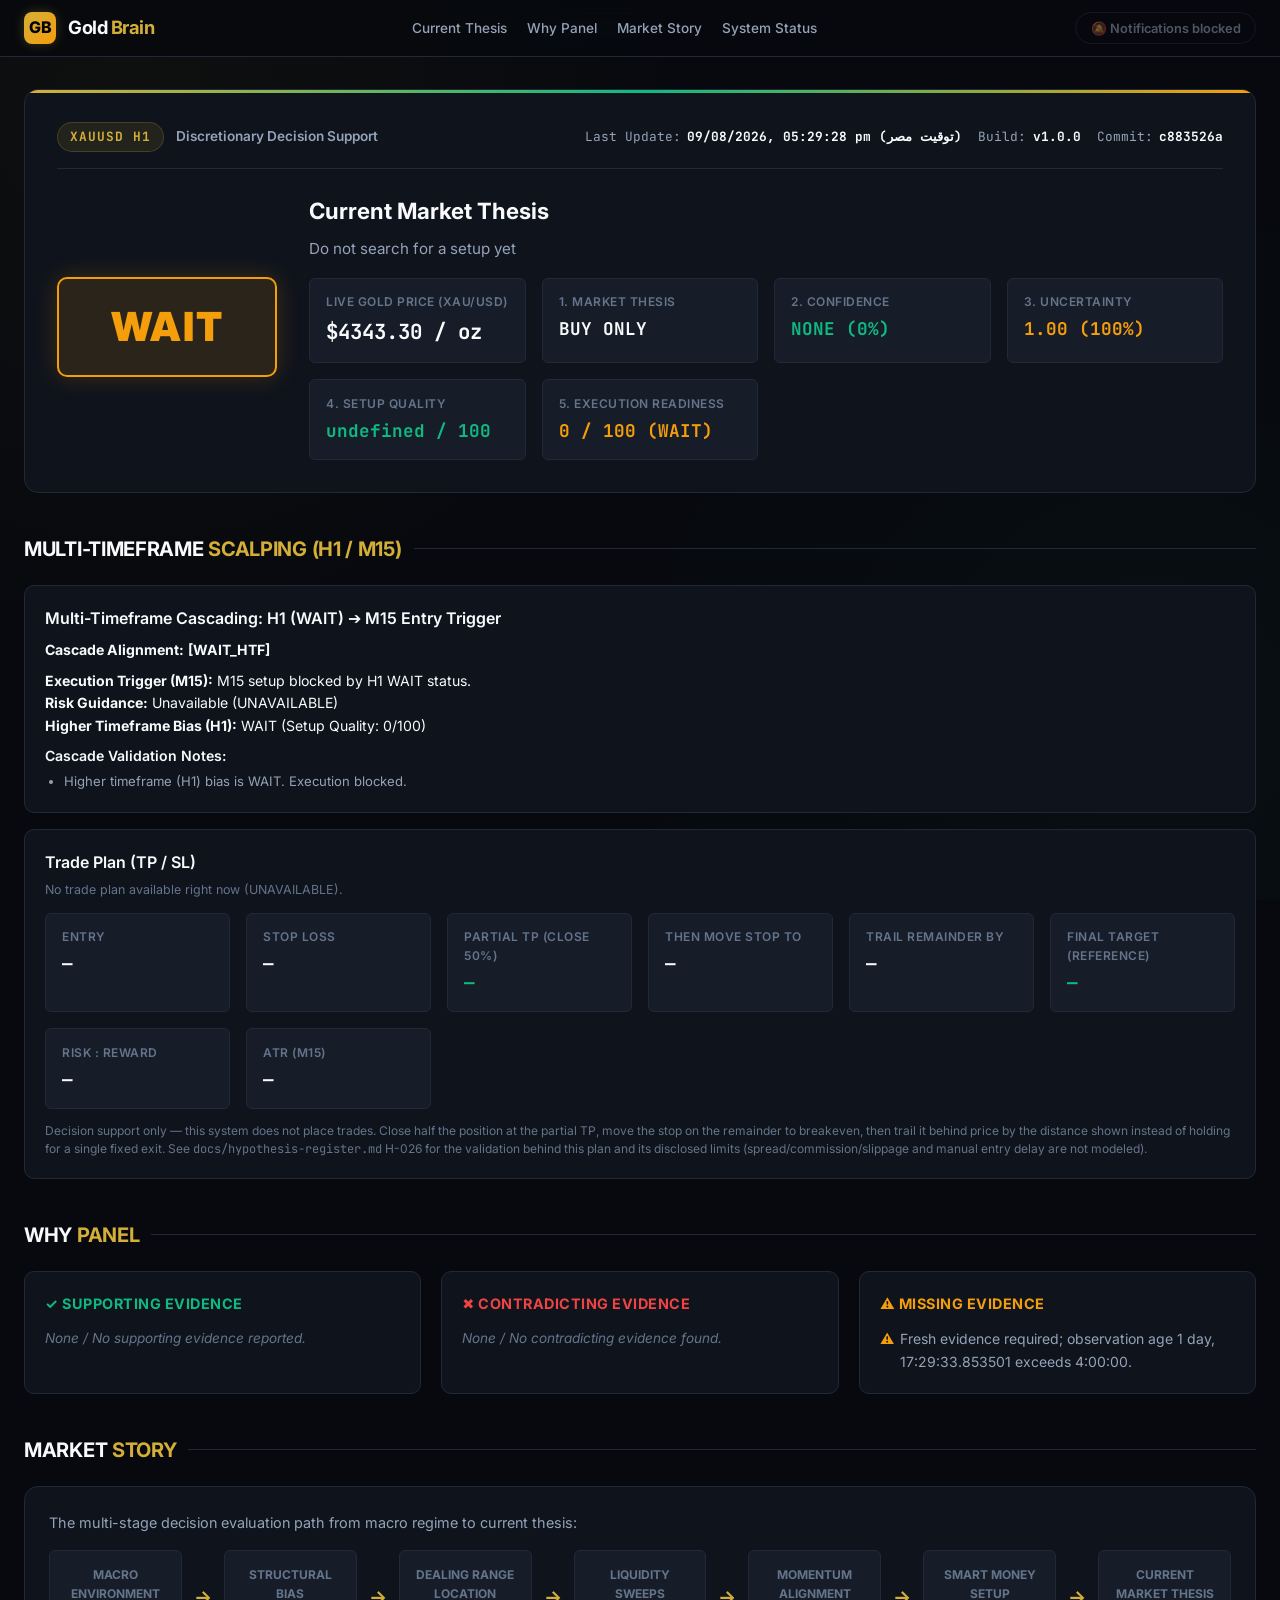
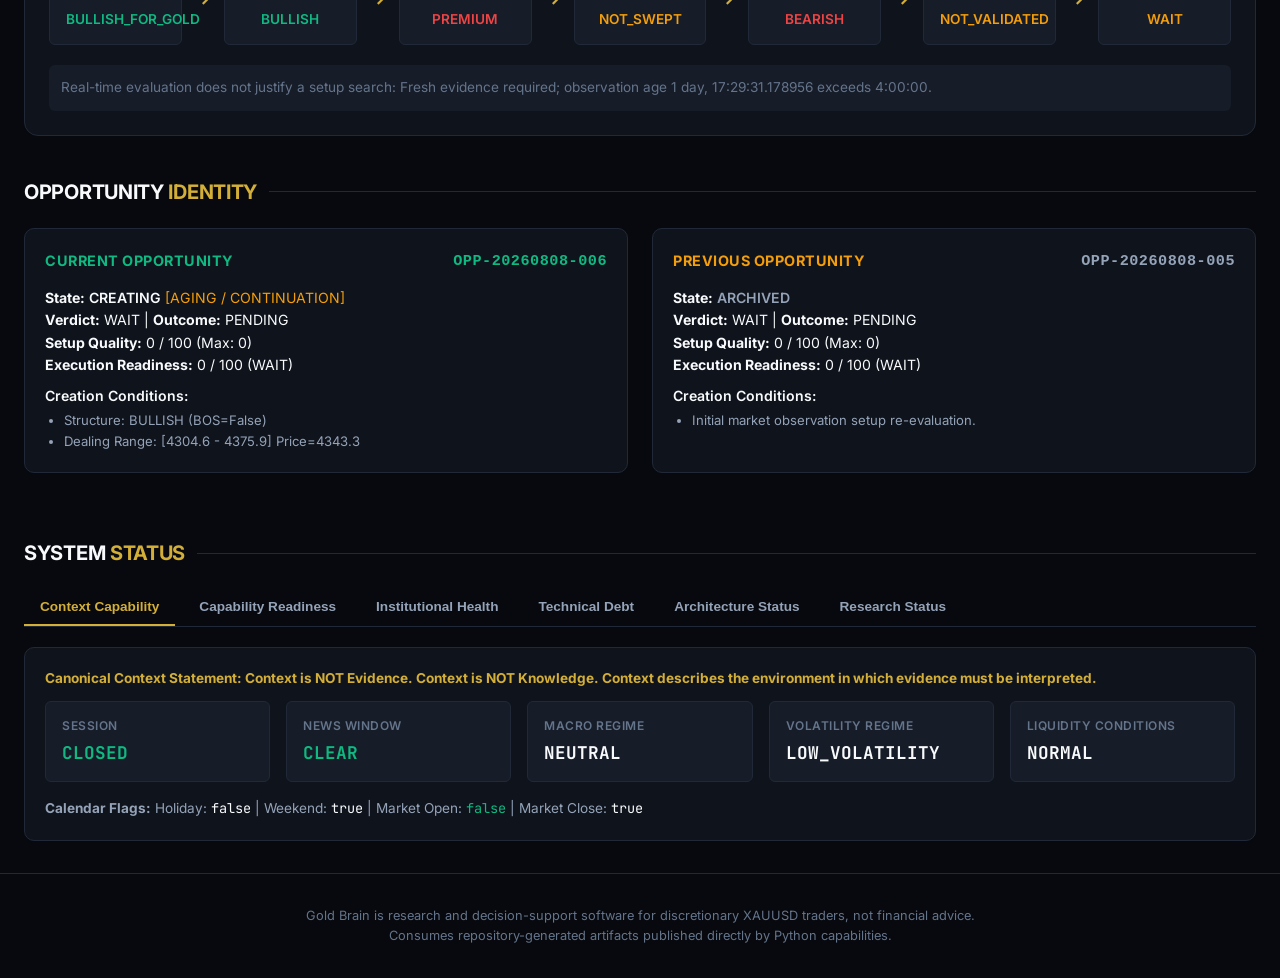
==== docs/index.html @ 4da6cf4b "chore(dashboard): move Trade Plan (TP/SL) section directly under Current Market Thesis Owner correct" ====
<!DOCTYPE html>
<html lang="en">
<head>
  <meta charset="UTF-8">
  <meta name="viewport" content="width=device-width, initial-scale=1.0">
  <title>Gold Brain — Discretionary Gold Trader Decision Intelligence</title>
  <meta name="description" content="Gold Brain institutional decision-intelligence foundation for discretionary XAUUSD traders. Live evaluation thesis, evidence lineage, and capability readiness.">
  <link rel="stylesheet" href="styles.css">
</head>
<body>

  <!-- Navigation Bar -->
  <header class="navbar">
    <div class="nav-content">
      <a href="#" class="brand-box">
        <div class="brand-icon">GB</div>
        <div class="brand-name">Gold <span>Brain</span></div>
      </a>
      <ul class="nav-menu">
        <li><a href="#thesis-section">Current Thesis</a></li>
        <li><a href="#why-section">Why Panel</a></li>
        <li><a href="#story-section">Market Story</a></li>
        <li><a href="#status-section">System Status</a></li>
      </ul>
      <button id="notify-toggle" class="notify-btn" type="button">🔔 Enable Buy Alerts</button>
    </div>
  </header>

  <!-- Main Content Container -->
  <main class="main-wrapper">

    <!-- 1. HOME PAGE: Immediate Answers Hero Card -->
    <section class="thesis-hero" id="thesis-section">
      
      <!-- Meta Indicators Bar -->
      <div class="hero-meta-bar">
        <div style="display: flex; align-items: center; gap: 0.75rem;">
          <span class="symbol-badge">XAUUSD H1</span>
          <span style="font-size: 0.85rem; color: var(--text-sub); font-weight: 600;">Discretionary Decision Support</span>
        </div>
        <div class="meta-indicators">
          <div class="meta-item">Last Update: <strong id="val-last-update">Loading…</strong></div>
          <div class="meta-item">Build: <strong id="val-build-version">Loading…</strong></div>
          <div class="meta-item">Commit: <strong id="val-commit-sha">Loading…</strong></div>
        </div>
      </div>

      <!-- Main Thesis Display -->
      <div class="thesis-display-box">
        <div class="thesis-badge-large thesis-WAIT" id="thesis-badge">
          WAIT
        </div>
        <div class="thesis-info-details">
          <div class="thesis-title-text">Current Market Thesis</div>
          <div class="thesis-sub-meaning" id="thesis-meaning">Loading institutional evaluation decision…</div>

          <!-- Key Metrics Grid -->
          <div class="metrics-row">
            <div class="metric-card">
              <div class="metric-label">Live Gold Price (XAU/USD)</div>
              <div class="metric-val" id="val-gold-price" style="color: var(--gold); font-size: 1.3rem;">Loading…</div>
            </div>
            <div class="metric-card">
              <div class="metric-label">1. Market Thesis</div>
              <div class="metric-val" id="val-thesis-summary">BUY ONLY</div>
            </div>
            <div class="metric-card">
              <div class="metric-label">2. Confidence</div>
              <div class="metric-val" id="val-confidence" style="color: var(--emerald-buy);">Loading…</div>
            </div>
            <div class="metric-card">
              <div class="metric-label">3. Uncertainty</div>
              <div class="metric-val" id="val-uncertainty" style="color: var(--amber-wait);">Loading…</div>
            </div>
            <div class="metric-card">
              <div class="metric-label">4. Setup Quality</div>
              <div class="metric-val" id="val-setup-quality" style="color: var(--emerald-buy);">Loading…</div>
            </div>
            <div class="metric-card">
              <div class="metric-label">5. Execution Readiness</div>
              <div class="metric-val" id="val-execution-readiness" style="color: var(--amber-wait);">Loading…</div>
            </div>
          </div>
        </div>
      </div>
    </section>

    <!-- 2B. MULTI-TIMEFRAME SCALPING ENGINE (incl. Trade Plan TP/SL) -->
    <section id="mtf-section">
      <div class="section-title-box">
        <h2 class="section-h2">MULTI-TIMEFRAME <span>SCALPING (H1 / M15)</span></h2>
        <div class="section-line"></div>
      </div>

      <div class="evidence-box" id="mtf-summary-box">
        <div style="font-size: 1rem; font-weight: 600; color: var(--gold); margin-bottom: 0.5rem;" id="mtf-title">
          Multi-Timeframe Cascading: H1 Bias ➔ M15 Trigger
        </div>
        <div id="mtf-body" style="font-size: 0.88rem; line-height: 1.6; color: var(--text-main);">
          Loading multi-timeframe scalping thesis…
        </div>
      </div>

      <!-- Trade Plan: entry / stop / partial TP / breakeven / trailing / final target -->
      <div class="evidence-box" id="trade-plan-box" style="margin-top: 1rem;">
        <div style="font-size: 1rem; font-weight: 600; color: var(--gold); margin-bottom: 0.25rem;">
          Trade Plan (TP / SL)
        </div>
        <div style="font-size: 0.78rem; color: var(--text-muted); margin-bottom: 0.8rem;" id="trade-plan-status">
          Loading risk guidance…
        </div>
        <div class="metrics-row" id="trade-plan-grid">
          <div class="metric-card">
            <div class="metric-label">Entry</div>
            <div class="metric-val" id="tp-entry">—</div>
          </div>
          <div class="metric-card">
            <div class="metric-label">Stop Loss</div>
            <div class="metric-val" id="tp-stop" style="color: var(--crimson-sell);">—</div>
          </div>
          <div class="metric-card">
            <div class="metric-label">Partial TP (close 50%)</div>
            <div class="metric-val" id="tp-partial" style="color: var(--emerald-buy);">—</div>
          </div>
          <div class="metric-card">
            <div class="metric-label">Then Move Stop To</div>
            <div class="metric-val" id="tp-breakeven">—</div>
          </div>
          <div class="metric-card">
            <div class="metric-label">Trail Remainder By</div>
            <div class="metric-val" id="tp-trail">—</div>
          </div>
          <div class="metric-card">
            <div class="metric-label">Final Target (reference)</div>
            <div class="metric-val" id="tp-final" style="color: var(--emerald-buy);">—</div>
          </div>
          <div class="metric-card">
            <div class="metric-label">Risk : Reward</div>
            <div class="metric-val" id="tp-rr">—</div>
          </div>
          <div class="metric-card">
            <div class="metric-label">ATR (M15)</div>
            <div class="metric-val" id="tp-atr">—</div>
          </div>
        </div>
        <div style="font-size: 0.75rem; color: var(--text-muted); margin-top: 0.8rem; line-height: 1.5;">
          Decision support only — this system does not place trades. Close half the position at the
          partial TP, move the stop on the remainder to breakeven, then trail it behind price by the
          distance shown instead of holding for a single fixed exit. See
          <span style="font-family: var(--font-mono);">docs/hypothesis-register.md</span> H-026 for the
          validation behind this plan and its disclosed limits (spread/commission/slippage and manual
          entry delay are not modeled).
        </div>
      </div>
    </section>

    <!-- 2C. WHY PANEL -->
    <section id="why-section">
      <div class="section-title-box">
        <h2 class="section-h2">WHY <span>PANEL</span></h2>
        <div class="section-line"></div>
      </div>

      <div class="why-grid">
        <!-- Supporting Evidence -->
        <div class="evidence-box">
          <div class="evidence-title supporting">✓ Supporting Evidence</div>
          <ul class="evidence-ul supporting" id="supporting-evidence">
            <li>Loading supporting evidence items…</li>
          </ul>
        </div>

        <!-- Contradicting Evidence -->
        <div class="evidence-box">
          <div class="evidence-title contradicting">✖ Contradicting Evidence</div>
          <ul class="evidence-ul contradicting" id="contradicting-evidence">
            <li>Loading contradicting evidence items…</li>
          </ul>
        </div>

        <!-- Missing Evidence -->
        <div class="evidence-box">
          <div class="evidence-title missing">⚠ Missing Evidence</div>
          <ul class="evidence-ul missing" id="missing-evidence">
            <li>Loading missing evidence items…</li>
          </ul>
        </div>
      </div>
    </section>

    <!-- 3. MARKET STORY -->
    <section id="story-section">
      <div class="section-title-box">
        <h2 class="section-h2">MARKET <span>STORY</span></h2>
        <div class="section-line"></div>
      </div>

      <div class="story-card">
        <p style="color: var(--text-sub); font-size: 0.9rem; margin-bottom: 0.5rem;">
          The multi-stage decision evaluation path from macro regime to current thesis:
        </p>
        <div id="market-story-pipeline">
          <!-- Rendered by app.js -->
        </div>
      </div>
    </section>

    <!-- 3B. OPPORTUNITY IDENTITY ENGINE -->
    <section id="opportunity-section">
      <div class="section-title-box">
        <h2 class="section-h2">OPPORTUNITY <span>IDENTITY</span></h2>
        <div class="section-line"></div>
      </div>

      <div style="display: grid; grid-template-columns: repeat(auto-fit, minmax(320px, 1fr)); gap: 1.5rem; margin-bottom: 1.5rem;">
        <!-- Current Opportunity Card -->
        <div class="evidence-box">
          <div class="evidence-title supporting" style="display: flex; justify-content: space-between; align-items: center;">
            <span>Current Opportunity</span>
            <span id="opp-curr-id" style="font-family: monospace; color: var(--gold); font-size: 0.95rem;">Loading…</span>
          </div>
          <div style="font-size: 0.88rem; line-height: 1.6; color: var(--text-main); margin-top: 0.8rem;" id="opp-curr-body">
            <!-- Rendered by app.js -->
            Loading current opportunity details…
          </div>
        </div>

        <!-- Previous Opportunity Card -->
        <div class="evidence-box">
          <div class="evidence-title missing" style="display: flex; justify-content: space-between; align-items: center;">
            <span>Previous Opportunity</span>
            <span id="opp-prev-id" style="font-family: monospace; color: var(--text-sub); font-size: 0.95rem;">Loading…</span>
          </div>
          <div style="font-size: 0.88rem; line-height: 1.6; color: var(--text-main); margin-top: 0.8rem;" id="opp-prev-body">
            <!-- Rendered by app.js -->
            Loading previous opportunity details…
          </div>
        </div>
      </div>
    </section>

    <!-- 4. SYSTEM STATUS -->
    <section id="status-section">
      <div class="section-title-box">
        <h2 class="section-h2">SYSTEM <span>STATUS</span></h2>
        <div class="section-line"></div>
      </div>

      <div class="status-tabs">
        <button class="tab-btn active" data-tab="context">Context Capability</button>
        <button class="tab-btn" data-tab="readiness">Capability Readiness</button>
        <button class="tab-btn" data-tab="health">Institutional Health</button>
        <button class="tab-btn" data-tab="debt">Technical Debt</button>
        <button class="tab-btn" data-tab="architecture">Architecture Status</button>
        <button class="tab-btn" data-tab="research">Research Status</button>
      </div>

      <!-- Tab 0: Context Capability -->
      <div class="tab-content active" id="tab-context">
        <div class="evidence-box" id="context-summary-box">
          <!-- Rendered by app.js -->
        </div>
      </div>

      <!-- Tab 1: Capability Readiness -->
      <div class="tab-content" id="tab-readiness">
        <div class="evidence-box">
          <div id="readiness-scope-box" style="margin-bottom: 1rem; padding: 0.75rem 1rem; background: var(--bg-card); border: 1px solid var(--border-color); border-radius: 6px; font-size: 0.82rem; color: var(--text-sub);">
            <!-- Rendered by app.js -->
          </div>
          <table class="data-table">
            <thead>
              <tr>
                <th>Capability</th>
                <th>Score & Milestone</th>
                <th>Assessment Reason</th>
              </tr>
            </thead>
            <tbody id="readiness-table-body">
              <!-- Rendered by app.js -->
            </tbody>
          </table>
        </div>
      </div>

      <!-- Tab 2: Institutional Health -->
      <div class="tab-content" id="tab-health">
        <div class="evidence-box" id="health-summary-box">
          <!-- Rendered by app.js -->
        </div>
      </div>

      <!-- Tab 3: Technical Debt -->
      <div class="tab-content" id="tab-debt">
        <div class="evidence-box">
          <table class="data-table">
            <thead>
              <tr>
                <th>ID</th>
                <th>Priority</th>
                <th>Reason</th>
                <th>Impact</th>
                <th>Owner</th>
                <th>Est. Cost</th>
              </tr>
            </thead>
            <tbody id="debt-table-body">
              <!-- Rendered by app.js -->
            </tbody>
          </table>
        </div>
      </div>

      <!-- Tab 4: Architecture Status -->
      <div class="tab-content" id="tab-architecture">
        <div class="evidence-box">
          <div style="margin-bottom: 1rem;">
            <strong style="color: var(--amber-wait);">Phase 0 Status:</strong> 
            <span>Governance Consolidation & Readiness Restructuring (Feature development frozen)</span>
          </div>
          <div class="metrics-row" style="margin-bottom: 1rem;">
            <div class="metric-card">
              <div class="metric-label">Monorepo Packages</div>
              <div class="metric-val">5 Packages</div>
            </div>
            <div class="metric-card">
              <div class="metric-label">Capabilities</div>
              <div class="metric-val">10 Defined</div>
            </div>
            <div class="metric-card">
              <div class="metric-label">Constitutions</div>
              <div class="metric-val">10 Bounded</div>
            </div>
            <div class="metric-card">
              <div class="metric-label">ADR Records</div>
              <div class="metric-val">4 Governed</div>
            </div>
          </div>
          <p style="color: var(--text-sub); font-size: 0.85rem;">
            Exit evidence required: All 10 Institutional Quality Gate reviews approved, no P0 ownership ambiguity, synchronized architecture/docs/tests.
          </p>
        </div>
      </div>

      <!-- Tab 5: Research Status -->
      <div class="tab-content" id="tab-research">
        <div class="evidence-box">
          <table class="data-table">
            <thead>
              <tr>
                <th>ID</th>
                <th>Hypothesis Statement</th>
                <th>Status</th>
                <th>Implementation Notes</th>
              </tr>
            </thead>
            <tbody id="hyp-table-body">
              <!-- Rendered by app.js -->
            </tbody>
          </table>
        </div>
      </div>

    </section>

  </main>

  <!-- Footer -->
  <footer class="footer">
    <p>
      Gold Brain is research and decision-support software for discretionary XAUUSD traders, not financial advice.<br>
      Consumes repository-generated artifacts published directly by Python capabilities.
    </p>
  </footer>

  <script src="app.js"></script>
</body>
</html>
---- docs/styles.css ----
/* ==========================================================================
   Gold Brain — First User Experience Sprint Design System & CSS
   ========================================================================== */

@import url('https://fonts.googleapis.com/css2?family=Inter:wght@300;400;500;600;700;800&family=JetBrains+Mono:wght@400;500;600&display=swap');

:root {
  /* Colors */
  --bg-dark: #07090E;
  --bg-card: #0F131C;
  --bg-card-alt: #161C28;
  --border-color: #212938;
  --border-highlight: #2E384D;
  
  --gold-primary: #D4AF37;
  --gold-bright: #FFD700;
  --gold-glow: rgba(212, 175, 55, 0.25);
  
  --emerald-buy: #10B981;
  --emerald-glow: rgba(16, 185, 129, 0.2);
  --rose-sell: #EF4444;
  --rose-glow: rgba(239, 68, 68, 0.2);
  --amber-wait: #F59E0B;
  --amber-glow: rgba(245, 158, 11, 0.2);
  --slate-no-opinion: #64748B;
  
  --text-main: #F8FAFC;
  --text-sub: #94A3B8;
  --text-muted: #64748B;
  
  --font-sans: 'Inter', system-ui, -apple-system, sans-serif;
  --font-mono: 'JetBrains Mono', monospace;
  
  --radius-lg: 14px;
  --radius-md: 10px;
  --radius-sm: 6px;
}

* {
  box-sizing: border-box;
  margin: 0;
  padding: 0;
}

body {
  background-color: var(--bg-dark);
  color: var(--text-main);
  font-family: var(--font-sans);
  font-size: 14px;
  line-height: 1.6;
  min-height: 100vh;
  background-image: 
    radial-gradient(circle at 10% 10%, rgba(212, 175, 55, 0.04) 0%, transparent 40%),
    radial-gradient(circle at 90% 80%, rgba(16, 185, 129, 0.03) 0%, transparent 40%);
  background-attachment: fixed;
}

/* Header & Meta Navbar */
.navbar {
  background: rgba(7, 9, 14, 0.9);
  backdrop-filter: blur(12px);
  border-bottom: 1px solid var(--border-color);
  position: sticky;
  top: 0;
  z-index: 100;
  padding: 0.75rem 1.5rem;
}

.nav-content {
  max-width: 1280px;
  margin: 0 auto;
  display: flex;
  justify-content: space-between;
  align-items: center;
}

.brand-box {
  display: flex;
  align-items: center;
  gap: 0.75rem;
  text-decoration: none;
  color: var(--text-main);
}

.brand-icon {
  width: 32px;
  height: 32px;
  background: linear-gradient(135deg, var(--gold-primary), var(--amber-wait));
  border-radius: 8px;
  display: flex;
  align-items: center;
  justify-content: center;
  font-weight: 800;
  font-size: 1rem;
  color: #000;
  box-shadow: 0 0 12px var(--gold-glow);
}

.brand-name {
  font-size: 1.15rem;
  font-weight: 700;
  letter-spacing: -0.5px;
}

.brand-name span {
  color: var(--gold-primary);
}

.nav-menu {
  display: flex;
  gap: 1.25rem;
  list-style: none;
}

.nav-menu a {
  color: var(--text-sub);
  text-decoration: none;
  font-size: 0.85rem;
  font-weight: 500;
  transition: color 0.2s;
}

.nav-menu a:hover {
  color: var(--gold-primary);
}

.notify-btn {
  background: transparent;
  border: 1px solid var(--border-color);
  color: var(--text-sub);
  font-size: 0.8rem;
  font-weight: 600;
  font-family: inherit;
  padding: 0.45rem 0.9rem;
  border-radius: 20px;
  cursor: pointer;
  white-space: nowrap;
  transition: color 0.2s, border-color 0.2s, background 0.2s;
}

.notify-btn:hover:not(:disabled) {
  color: var(--gold-primary);
  border-color: var(--gold-primary);
}

.notify-btn.notify-on {
  color: var(--emerald-buy);
  border-color: var(--emerald-buy);
  background: rgba(16, 185, 129, 0.1);
}

.notify-btn:disabled {
  opacity: 0.5;
  cursor: not-allowed;
}

/* Page Layout */
.main-wrapper {
  max-width: 1280px;
  margin: 0 auto;
  padding: 2rem 1.5rem;
  display: flex;
  flex-direction: column;
  gap: 2.5rem;
}

/* Home Page Header / Immediate Answer Card */
.thesis-hero {
  background: var(--bg-card);
  border: 1px solid var(--border-color);
  border-radius: var(--radius-lg);
  padding: 2rem;
  display: flex;
  flex-direction: column;
  gap: 1.5rem;
  position: relative;
  overflow: hidden;
}

.thesis-hero::before {
  content: '';
  position: absolute;
  top: 0; left: 0; right: 0;
  height: 3px;
  background: linear-gradient(90deg, var(--gold-primary), var(--emerald-buy), var(--amber-wait));
}

.hero-meta-bar {
  display: flex;
  justify-content: space-between;
  align-items: center;
  flex-wrap: wrap;
  gap: 1rem;
  padding-bottom: 1rem;
  border-bottom: 1px solid var(--border-color);
}

.symbol-badge {
  font-size: 0.8rem;
  font-weight: 700;
  font-family: var(--font-mono);
  color: var(--gold-primary);
  background: rgba(212, 175, 55, 0.1);
  border: 1px solid rgba(212, 175, 55, 0.2);
  padding: 0.25rem 0.75rem;
  border-radius: 20px;
  letter-spacing: 1px;
}

.meta-indicators {
  display: flex;
  gap: 1rem;
  flex-wrap: wrap;
  font-size: 0.8rem;
  color: var(--text-sub);
  font-family: var(--font-mono);
}

.meta-item {
  display: flex;
  align-items: center;
  gap: 0.4rem;
}

.meta-item strong {
  color: var(--text-main);
}

/* Market Thesis Main Badge */
.thesis-display-box {
  display: flex;
  align-items: center;
  gap: 2rem;
  flex-wrap: wrap;
}

.thesis-badge-large {
  font-size: 2.5rem;
  font-weight: 900;
  letter-spacing: 2px;
  padding: 1rem 2rem;
  border-radius: var(--radius-md);
  text-align: center;
  min-width: 220px;
  border: 2px solid transparent;
  box-shadow: 0 0 30px rgba(0,0,0,0.5);
}

.thesis-BUY-ONLY {
  background: rgba(16, 185, 129, 0.12);
  border-color: var(--emerald-buy);
  color: var(--emerald-buy);
  box-shadow: 0 0 25px var(--emerald-glow);
}

.thesis-SELL-ONLY {
  background: rgba(239, 68, 68, 0.12);
  border-color: var(--rose-sell);
  color: var(--rose-sell);
  box-shadow: 0 0 25px var(--rose-glow);
}

.thesis-WAIT {
  background: rgba(245, 158, 11, 0.12);
  border-color: var(--amber-wait);
  color: var(--amber-wait);
  box-shadow: 0 0 25px var(--amber-glow);
}

.thesis-NO-OPINION {
  background: rgba(100, 116, 139, 0.12);
  border-color: var(--slate-no-opinion);
  color: var(--slate-no-opinion);
}

.thesis-info-details {
  flex: 1;
  min-width: 280px;
}

.thesis-title-text {
  font-size: 1.4rem;
  font-weight: 700;
  margin-bottom: 0.5rem;
}

.thesis-sub-meaning {
  font-size: 0.95rem;
  color: var(--text-sub);
  margin-bottom: 1rem;
}

/* Key Metrics Grid */
.metrics-row {
  display: grid;
  grid-template-columns: repeat(auto-fit, minmax(180px, 1fr));
  gap: 1rem;
  margin-top: 0.5rem;
}

.metric-card {
  background: var(--bg-card-alt);
  border: 1px solid var(--border-color);
  padding: 0.85rem 1rem;
  border-radius: var(--radius-sm);
}

.metric-label {
  font-size: 0.75rem;
  text-transform: uppercase;
  letter-spacing: 0.5px;
  color: var(--text-muted);
  font-weight: 600;
  margin-bottom: 0.25rem;
}

.metric-val {
  font-size: 1.1rem;
  font-weight: 700;
  font-family: var(--font-mono);
  color: var(--text-main);
}

/* Section Header */
.section-title-box {
  display: flex;
  align-items: center;
  gap: 0.75rem;
  margin-bottom: 1.25rem;
}

.section-h2 {
  font-size: 1.25rem;
  font-weight: 700;
  color: var(--text-main);
  letter-spacing: -0.3px;
}

.section-h2 span {
  color: var(--gold-primary);
}

.section-line {
  flex: 1;
  height: 1px;
  background: var(--border-color);
}

/* Why Panel Section */
.why-grid {
  display: grid;
  grid-template-columns: repeat(auto-fit, minmax(320px, 1fr));
  gap: 1.25rem;
}

.evidence-box {
  background: var(--bg-card);
  border: 1px solid var(--border-color);
  border-radius: var(--radius-md);
  padding: 1.25rem;
}

.evidence-title {
  font-size: 0.9rem;
  font-weight: 700;
  text-transform: uppercase;
  letter-spacing: 0.5px;
  margin-bottom: 0.85rem;
  display: flex;
  align-items: center;
  gap: 0.5rem;
}

.evidence-title.supporting { color: var(--emerald-buy); }
.evidence-title.contradicting { color: var(--rose-sell); }
.evidence-title.missing { color: var(--amber-wait); }

.evidence-ul {
  list-style: none;
  display: flex;
  flex-direction: column;
  gap: 0.6rem;
}

.evidence-ul li {
  position: relative;
  padding-left: 1.25rem;
  font-size: 0.875rem;
  color: var(--text-sub);
}

.evidence-ul.supporting li::before {
  content: "✓";
  position: absolute;
  left: 0;
  color: var(--emerald-buy);
  font-weight: bold;
}

.evidence-ul.contradicting li::before {
  content: "✖";
  position: absolute;
  left: 0;
  color: var(--rose-sell);
  font-weight: bold;
}

.evidence-ul.missing li::before {
  content: "⚠";
  position: absolute;
  left: 0;
  color: var(--amber-wait);
  font-weight: bold;
}

.empty-evidence {
  font-size: 0.85rem;
  color: var(--text-muted);
  font-style: italic;
}

/* Market Story Flow Diagram */
.story-card {
  background: var(--bg-card);
  border: 1px solid var(--border-color);
  border-radius: var(--radius-lg);
  padding: 1.5rem;
}

.story-pipeline {
  display: flex;
  align-items: center;
  justify-content: space-between;
  flex-wrap: wrap;
  gap: 0.75rem;
  margin-top: 1rem;
}

.story-node {
  background: var(--bg-card-alt);
  border: 1px solid var(--border-color);
  border-radius: var(--radius-sm);
  padding: 0.85rem 1rem;
  text-align: center;
  flex: 1;
  min-width: 130px;
}

.node-label {
  font-size: 0.75rem;
  font-weight: 700;
  text-transform: uppercase;
  color: var(--text-muted);
  margin-bottom: 0.35rem;
}

.node-status {
  font-size: 0.85rem;
  font-weight: 600;
}

.arrow-down {
  color: var(--gold-primary);
  font-size: 1.2rem;
  font-weight: bold;
}

/* Not Yet Implemented Badge */
.not-implemented-pill {
  display: inline-block;
  background: rgba(245, 158, 11, 0.1);
  border: 1px solid rgba(245, 158, 11, 0.3);
  color: var(--amber-wait);
  padding: 0.2rem 0.5rem;
  border-radius: 4px;
  font-size: 0.75rem;
  font-weight: 600;
  font-family: var(--font-mono);
}

/* System Status Tabs & Cards */
.status-tabs {
  display: flex;
  gap: 0.5rem;
  border-bottom: 1px solid var(--border-color);
  margin-bottom: 1.25rem;
  overflow-x: auto;
}

.tab-btn {
  background: transparent;
  border: none;
  color: var(--text-sub);
  padding: 0.6rem 1rem;
  font-size: 0.85rem;
  font-weight: 600;
  cursor: pointer;
  border-bottom: 2px solid transparent;
  transition: all 0.2s;
  white-space: nowrap;
}

.tab-btn:hover, .tab-btn.active {
  color: var(--gold-primary);
  border-bottom-color: var(--gold-primary);
}

.tab-content {
  display: none;
}

.tab-content.active {
  display: block;
}

/* Common Tables */
.data-table {
  width: 100%;
  border-collapse: collapse;
  text-align: left;
  font-size: 0.85rem;
}

.data-table th {
  background: var(--bg-card-alt);
  padding: 0.75rem 1rem;
  color: var(--text-muted);
  font-weight: 600;
  border-bottom: 1px solid var(--border-color);
  text-transform: uppercase;
  font-size: 0.75rem;
}

.data-table td {
  padding: 0.75rem 1rem;
  border-bottom: 1px solid var(--border-color);
  color: var(--text-sub);
}

.data-table tr:hover td {
  background: rgba(255, 255, 255, 0.02);
  color: var(--text-main);
}

/* Footer */
.footer {
  border-top: 1px solid var(--border-color);
  padding: 2rem 1.5rem;
  text-align: center;
  font-size: 0.8rem;
  color: var(--text-muted);
}

.footer a {
  color: var(--text-sub);
  text-decoration: none;
}

.footer a:hover {
  color: var(--gold-primary);
}
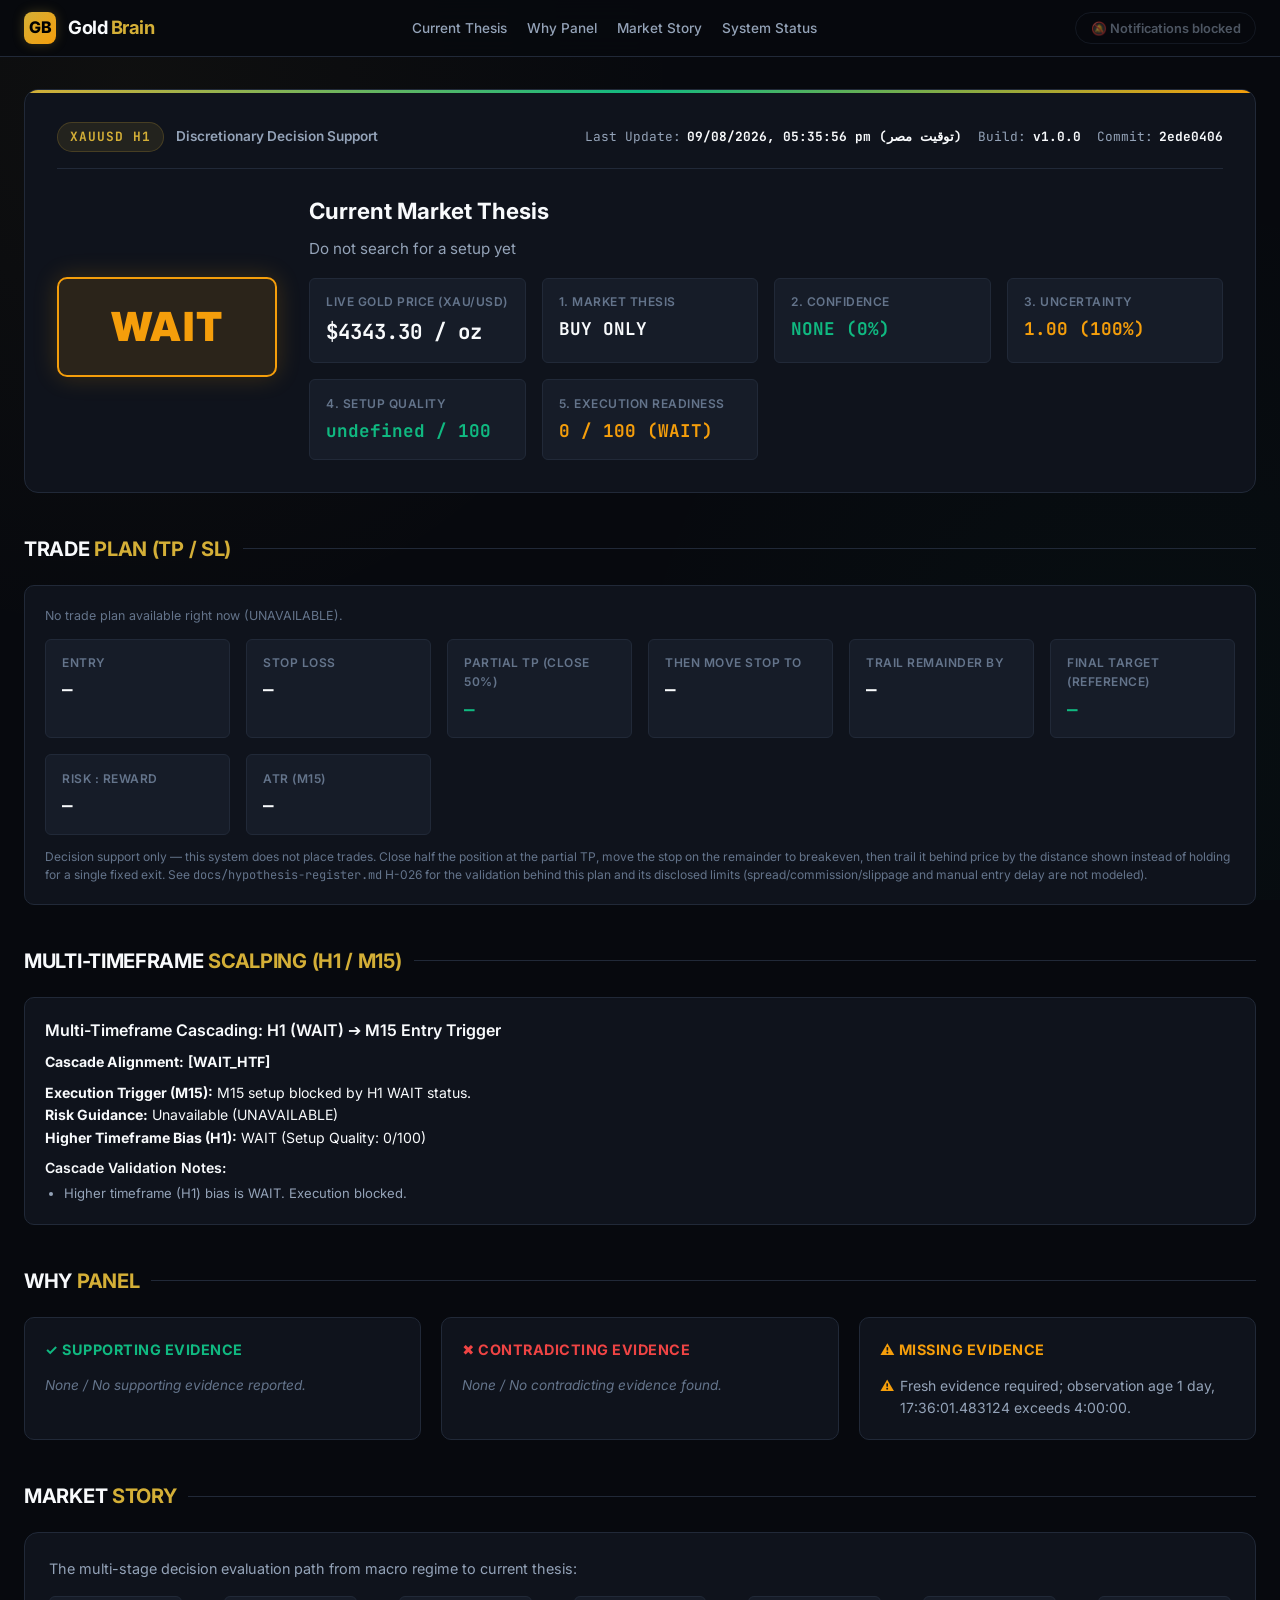
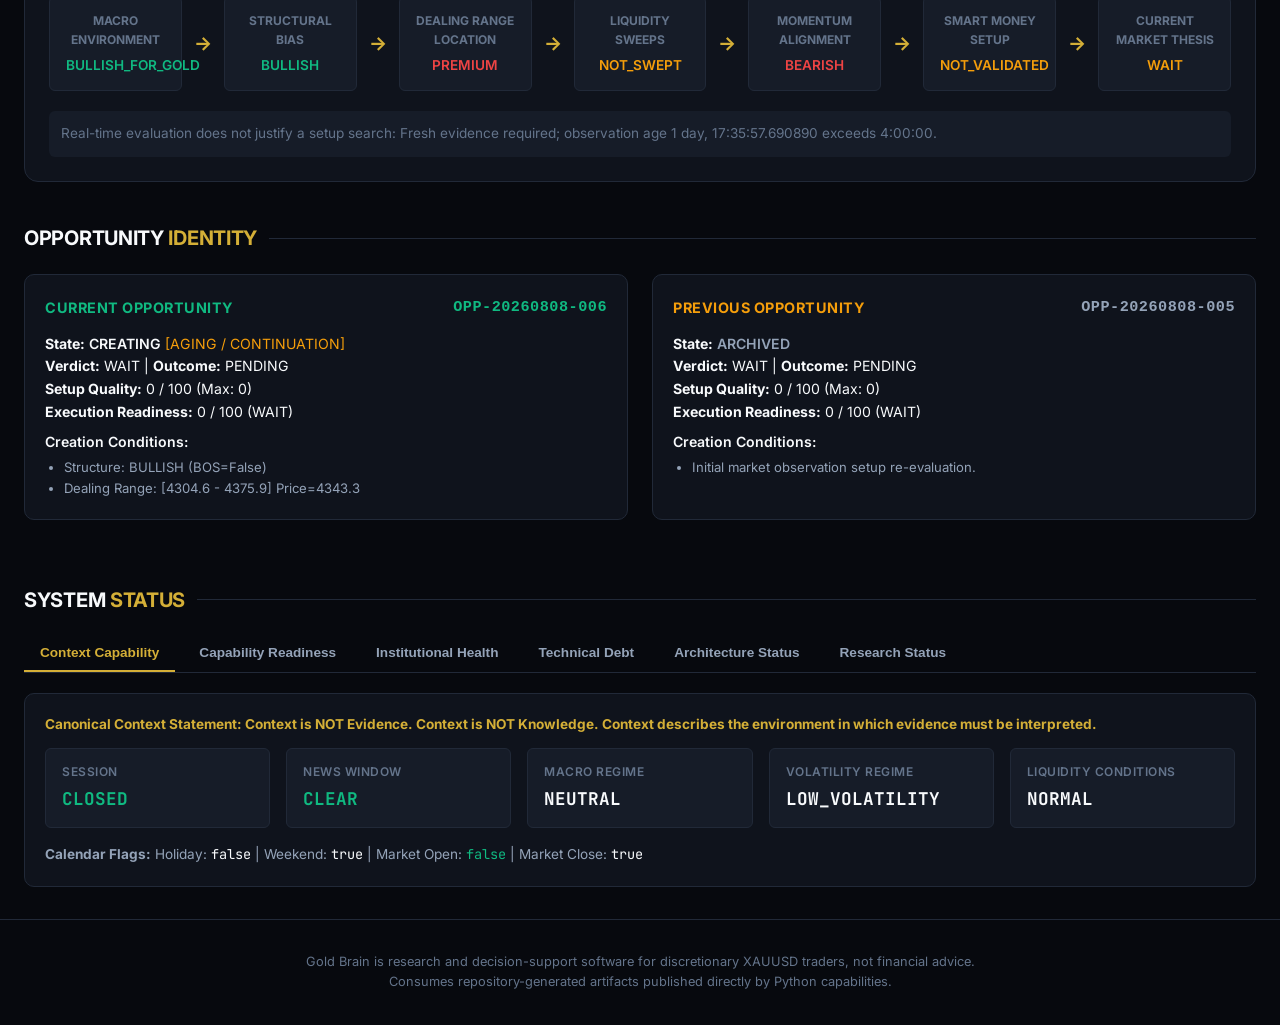
==== commit 1b28234d: "chore(dashboard): split Trade Plan into its own section, ordered before Multi-Timeframe Scalping Own" ====
--- a/docs/index.html
+++ b/docs/index.html
@@ -85,27 +85,15 @@
       </div>
     </section>
 
-    <!-- 2B. MULTI-TIMEFRAME SCALPING ENGINE (incl. Trade Plan TP/SL) -->
-    <section id="mtf-section">
-      <div class="section-title-box">
-        <h2 class="section-h2">MULTI-TIMEFRAME <span>SCALPING (H1 / M15)</span></h2>
-        <div class="section-line"></div>
-      </div>
-
-      <div class="evidence-box" id="mtf-summary-box">
-        <div style="font-size: 1rem; font-weight: 600; color: var(--gold); margin-bottom: 0.5rem;" id="mtf-title">
-          Multi-Timeframe Cascading: H1 Bias ➔ M15 Trigger
-        </div>
-        <div id="mtf-body" style="font-size: 0.88rem; line-height: 1.6; color: var(--text-main);">
-          Loading multi-timeframe scalping thesis…
-        </div>
+    <!-- 2B. TRADE PLAN (TP / SL) -->
+    <section id="trade-plan-section">
+      <div class="section-title-box">
+        <h2 class="section-h2">TRADE <span>PLAN (TP / SL)</span></h2>
+        <div class="section-line"></div>
       </div>
 
       <!-- Trade Plan: entry / stop / partial TP / breakeven / trailing / final target -->
-      <div class="evidence-box" id="trade-plan-box" style="margin-top: 1rem;">
-        <div style="font-size: 1rem; font-weight: 600; color: var(--gold); margin-bottom: 0.25rem;">
-          Trade Plan (TP / SL)
-        </div>
+      <div class="evidence-box" id="trade-plan-box">
         <div style="font-size: 0.78rem; color: var(--text-muted); margin-bottom: 0.8rem;" id="trade-plan-status">
           Loading risk guidance…
         </div>
@@ -154,7 +142,24 @@
       </div>
     </section>
 
-    <!-- 2C. WHY PANEL -->
+    <!-- 2C. MULTI-TIMEFRAME SCALPING ENGINE -->
+    <section id="mtf-section">
+      <div class="section-title-box">
+        <h2 class="section-h2">MULTI-TIMEFRAME <span>SCALPING (H1 / M15)</span></h2>
+        <div class="section-line"></div>
+      </div>
+
+      <div class="evidence-box" id="mtf-summary-box">
+        <div style="font-size: 1rem; font-weight: 600; color: var(--gold); margin-bottom: 0.5rem;" id="mtf-title">
+          Multi-Timeframe Cascading: H1 Bias ➔ M15 Trigger
+        </div>
+        <div id="mtf-body" style="font-size: 0.88rem; line-height: 1.6; color: var(--text-main);">
+          Loading multi-timeframe scalping thesis…
+        </div>
+      </div>
+    </section>
+
+    <!-- 2D. WHY PANEL -->
     <section id="why-section">
       <div class="section-title-box">
         <h2 class="section-h2">WHY <span>PANEL</span></h2>
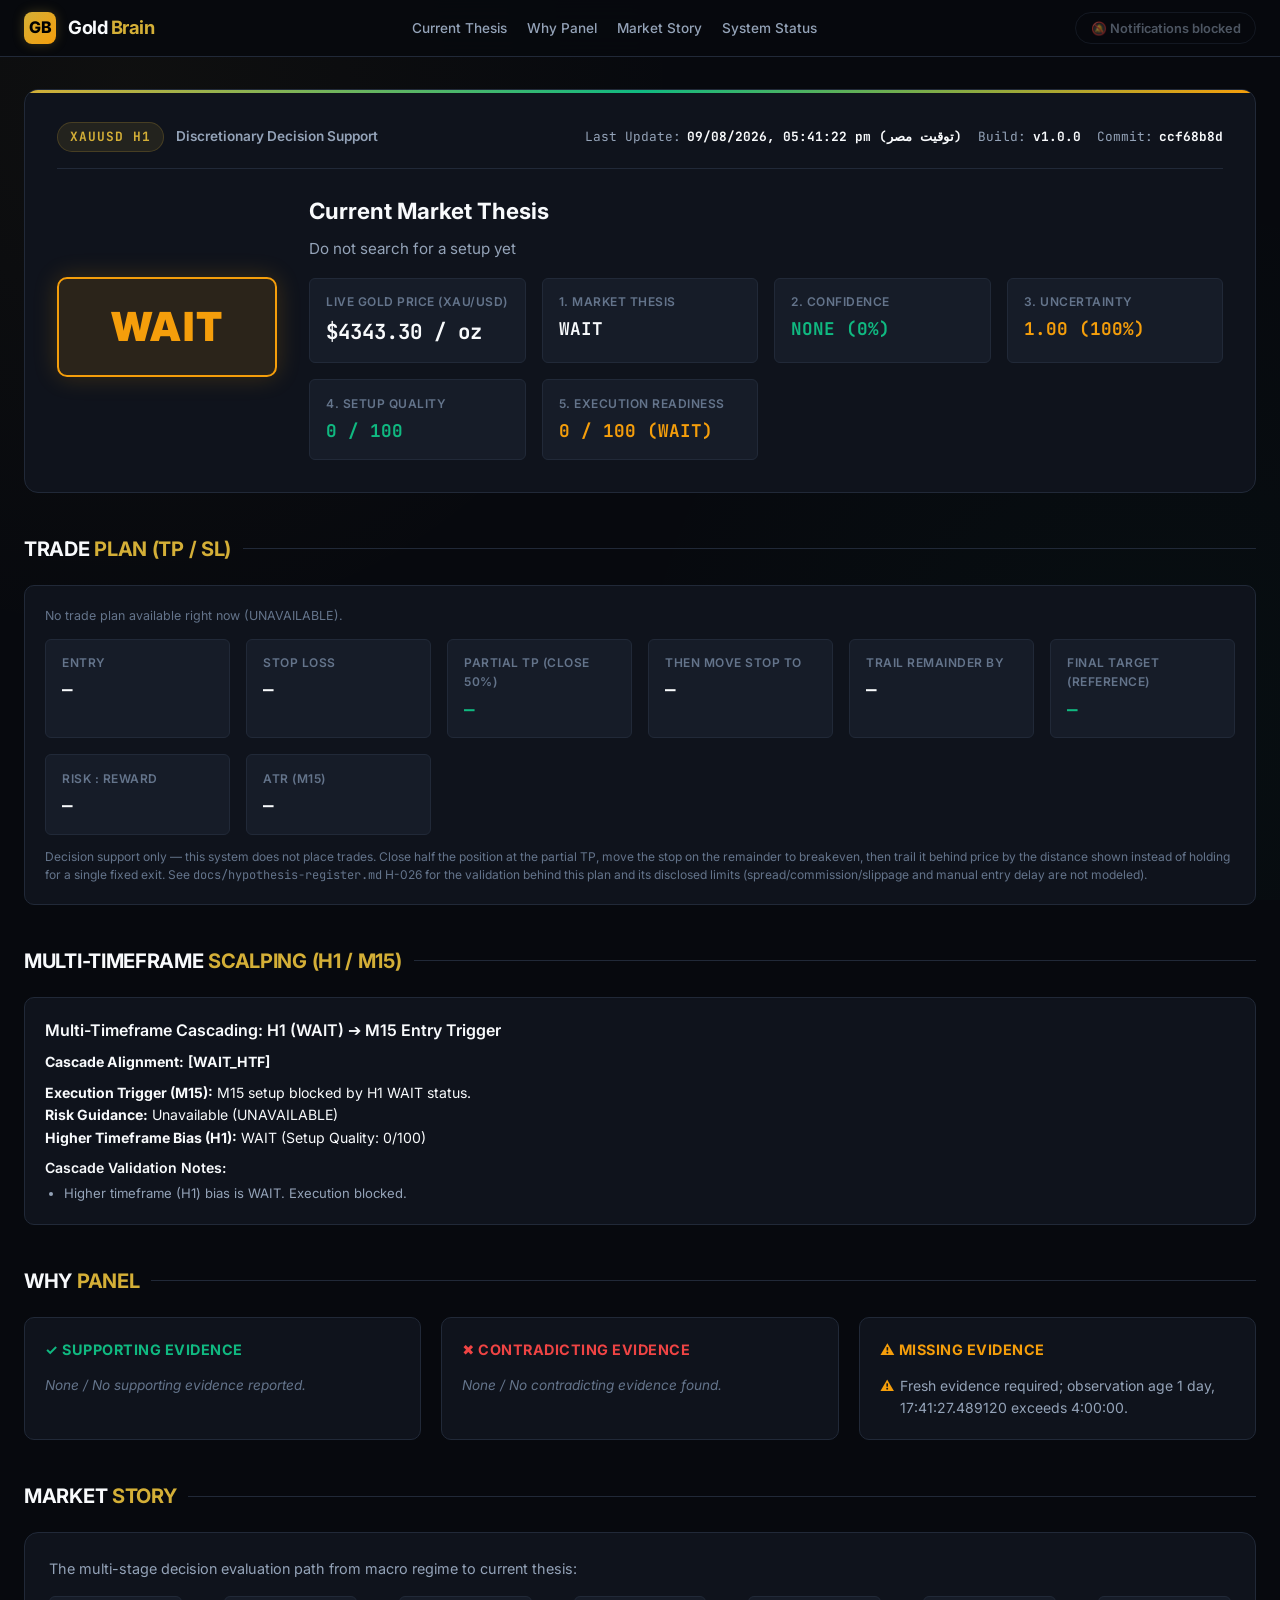
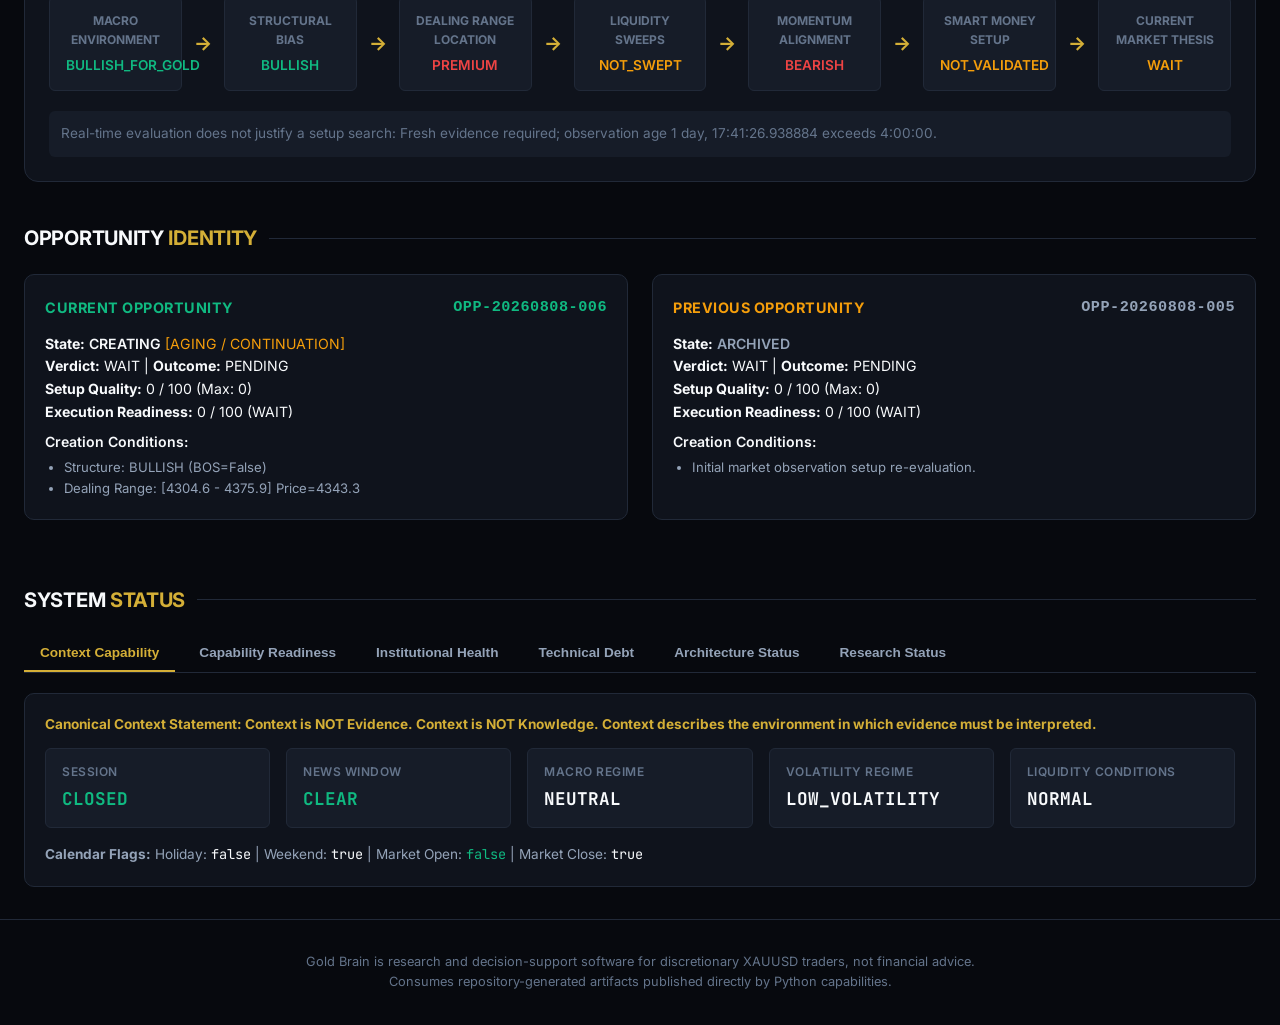
==== commit 6f366f8f: "fix dashboard decision consistency" ====
--- a/docs/index.html
+++ b/docs/index.html
@@ -62,7 +62,7 @@
             </div>
             <div class="metric-card">
               <div class="metric-label">1. Market Thesis</div>
-              <div class="metric-val" id="val-thesis-summary">BUY ONLY</div>
+              <div class="metric-val" id="val-thesis-summary">Loading…</div>
             </div>
             <div class="metric-card">
               <div class="metric-label">2. Confidence</div>
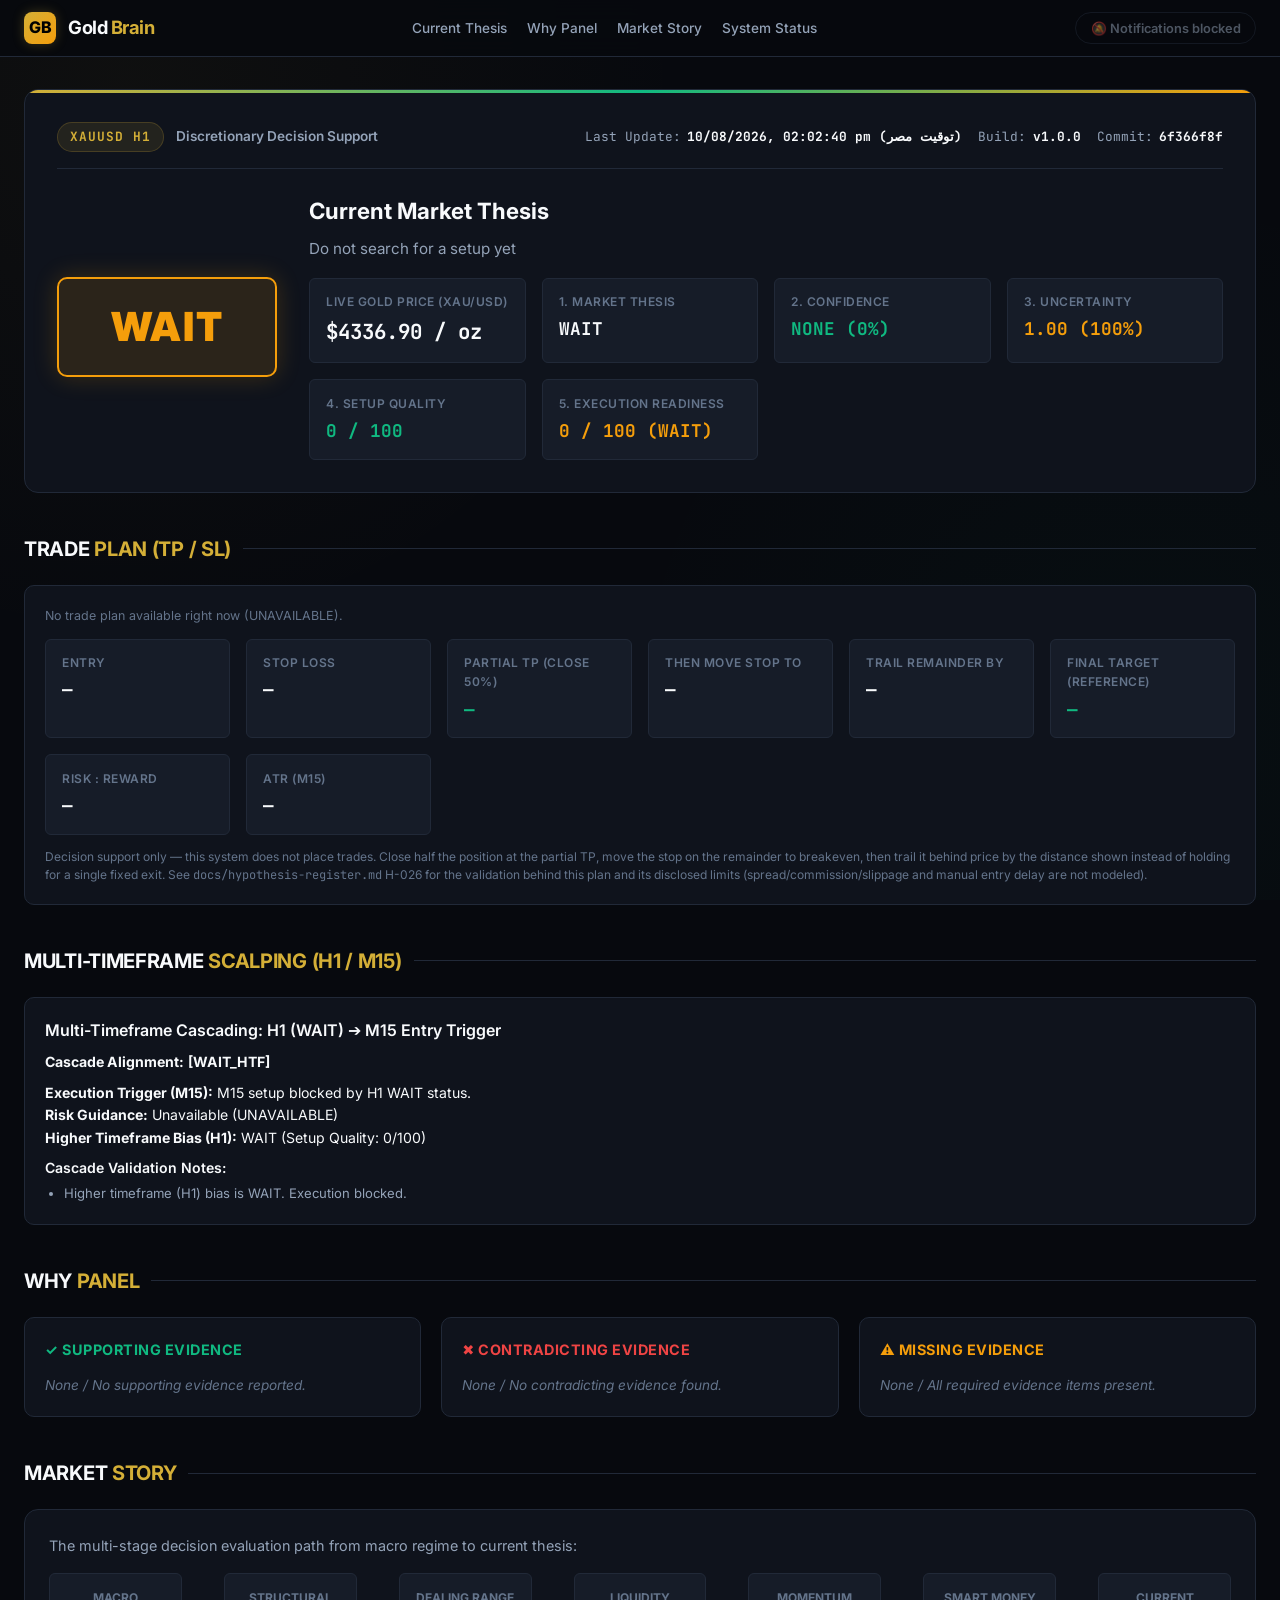
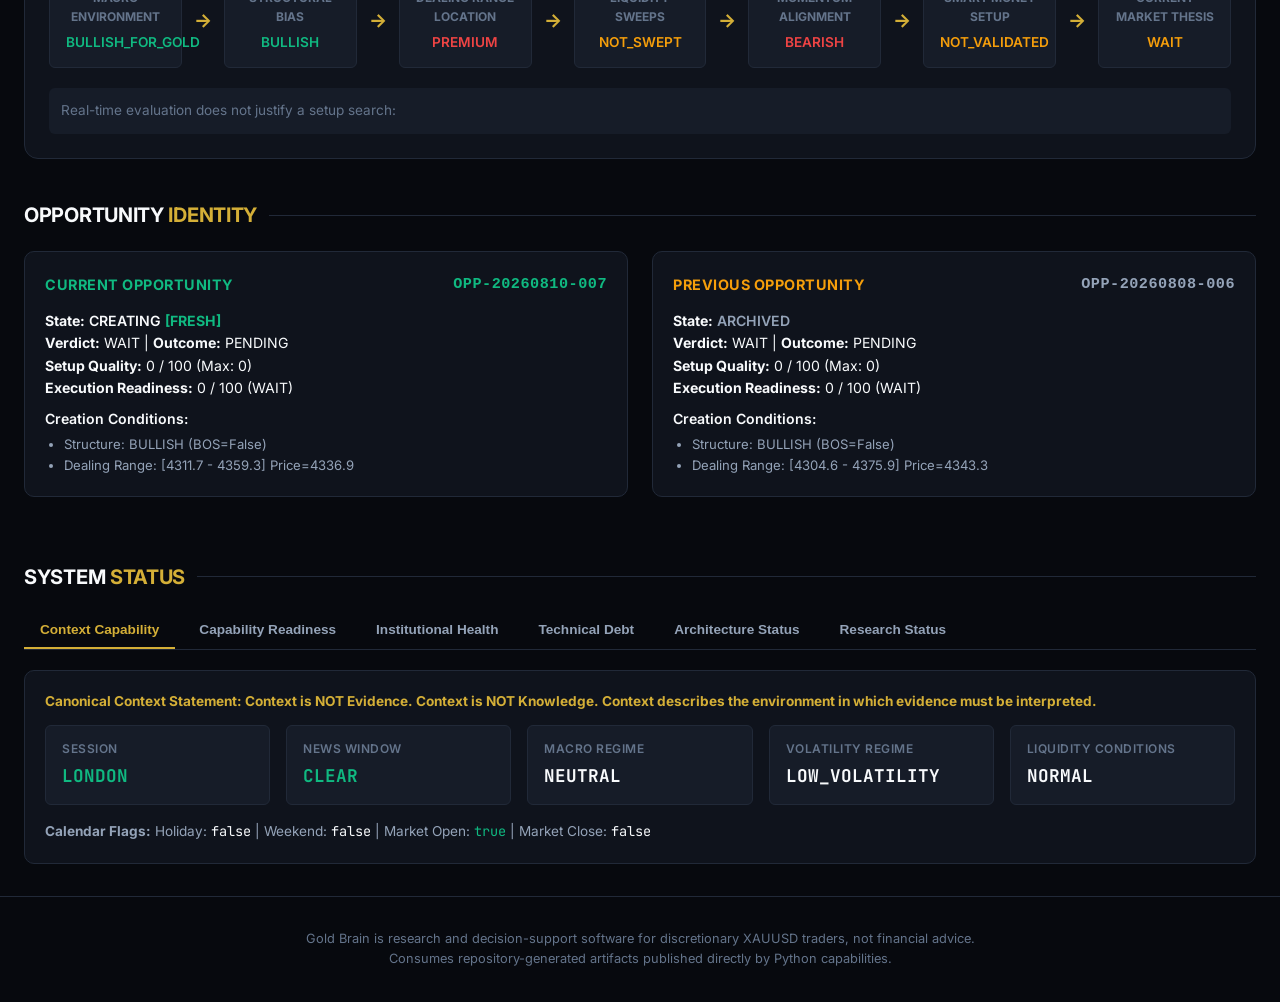
==== commit 12624e38: "fix dashboard asset cache busting" ====
--- a/docs/index.html
+++ b/docs/index.html
@@ -378,6 +378,6 @@
     </p>
   </footer>
 
-  <script src="app.js"></script>
+  <script src="app.js?v=20260810-decision-consistency"></script>
 </body>
 </html>
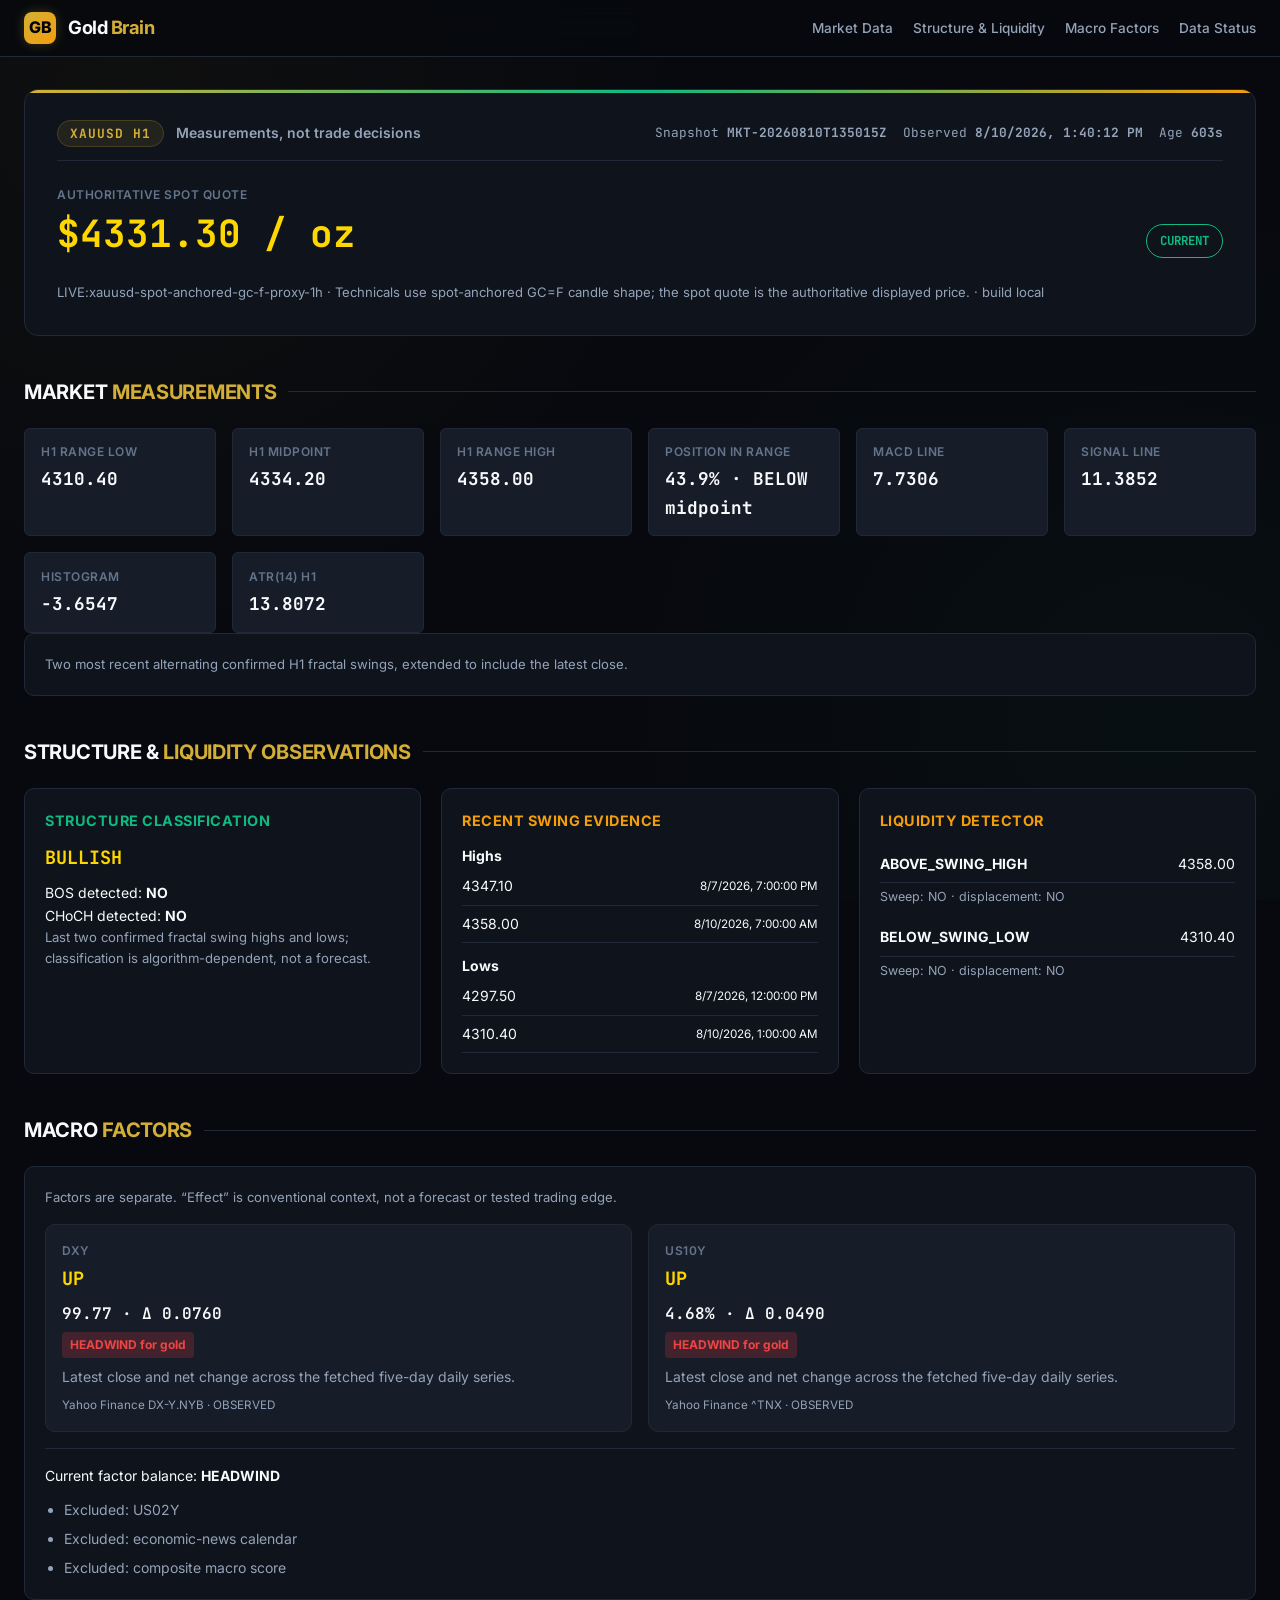
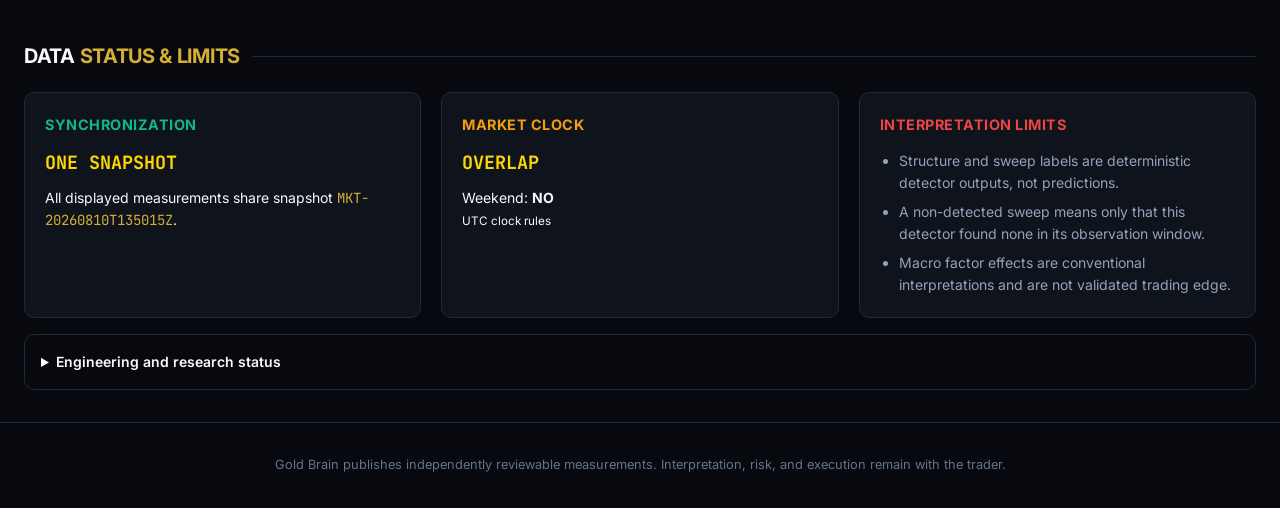
==== commit ba033c85: "refactor: publish verified market data only" ====
--- a/docs/index.html
+++ b/docs/index.html
@@ -1,383 +1,9 @@
-<!DOCTYPE html>
-<html lang="en">
-<head>
-  <meta charset="UTF-8">
-  <meta name="viewport" content="width=device-width, initial-scale=1.0">
-  <title>Gold Brain — Discretionary Gold Trader Decision Intelligence</title>
-  <meta name="description" content="Gold Brain institutional decision-intelligence foundation for discretionary XAUUSD traders. Live evaluation thesis, evidence lineage, and capability readiness.">
-  <link rel="stylesheet" href="styles.css">
-</head>
-<body>
-
-  <!-- Navigation Bar -->
-  <header class="navbar">
-    <div class="nav-content">
-      <a href="#" class="brand-box">
-        <div class="brand-icon">GB</div>
-        <div class="brand-name">Gold <span>Brain</span></div>
-      </a>
-      <ul class="nav-menu">
-        <li><a href="#thesis-section">Current Thesis</a></li>
-        <li><a href="#why-section">Why Panel</a></li>
-        <li><a href="#story-section">Market Story</a></li>
-        <li><a href="#status-section">System Status</a></li>
-      </ul>
-      <button id="notify-toggle" class="notify-btn" type="button">🔔 Enable Buy Alerts</button>
-    </div>
-  </header>
-
-  <!-- Main Content Container -->
-  <main class="main-wrapper">
-
-    <!-- 1. HOME PAGE: Immediate Answers Hero Card -->
-    <section class="thesis-hero" id="thesis-section">
-      
-      <!-- Meta Indicators Bar -->
-      <div class="hero-meta-bar">
-        <div style="display: flex; align-items: center; gap: 0.75rem;">
-          <span class="symbol-badge">XAUUSD H1</span>
-          <span style="font-size: 0.85rem; color: var(--text-sub); font-weight: 600;">Discretionary Decision Support</span>
-        </div>
-        <div class="meta-indicators">
-          <div class="meta-item">Last Update: <strong id="val-last-update">Loading…</strong></div>
-          <div class="meta-item">Build: <strong id="val-build-version">Loading…</strong></div>
-          <div class="meta-item">Commit: <strong id="val-commit-sha">Loading…</strong></div>
-        </div>
-      </div>
-
-      <!-- Main Thesis Display -->
-      <div class="thesis-display-box">
-        <div class="thesis-badge-large thesis-WAIT" id="thesis-badge">
-          WAIT
-        </div>
-        <div class="thesis-info-details">
-          <div class="thesis-title-text">Current Market Thesis</div>
-          <div class="thesis-sub-meaning" id="thesis-meaning">Loading institutional evaluation decision…</div>
-
-          <!-- Key Metrics Grid -->
-          <div class="metrics-row">
-            <div class="metric-card">
-              <div class="metric-label">Live Gold Price (XAU/USD)</div>
-              <div class="metric-val" id="val-gold-price" style="color: var(--gold); font-size: 1.3rem;">Loading…</div>
-            </div>
-            <div class="metric-card">
-              <div class="metric-label">1. Market Thesis</div>
-              <div class="metric-val" id="val-thesis-summary">Loading…</div>
-            </div>
-            <div class="metric-card">
-              <div class="metric-label">2. Confidence</div>
-              <div class="metric-val" id="val-confidence" style="color: var(--emerald-buy);">Loading…</div>
-            </div>
-            <div class="metric-card">
-              <div class="metric-label">3. Uncertainty</div>
-              <div class="metric-val" id="val-uncertainty" style="color: var(--amber-wait);">Loading…</div>
-            </div>
-            <div class="metric-card">
-              <div class="metric-label">4. Setup Quality</div>
-              <div class="metric-val" id="val-setup-quality" style="color: var(--emerald-buy);">Loading…</div>
-            </div>
-            <div class="metric-card">
-              <div class="metric-label">5. Execution Readiness</div>
-              <div class="metric-val" id="val-execution-readiness" style="color: var(--amber-wait);">Loading…</div>
-            </div>
-          </div>
-        </div>
-      </div>
-    </section>
-
-    <!-- 2B. TRADE PLAN (TP / SL) -->
-    <section id="trade-plan-section">
-      <div class="section-title-box">
-        <h2 class="section-h2">TRADE <span>PLAN (TP / SL)</span></h2>
-        <div class="section-line"></div>
-      </div>
-
-      <!-- Trade Plan: entry / stop / partial TP / breakeven / trailing / final target -->
-      <div class="evidence-box" id="trade-plan-box">
-        <div style="font-size: 0.78rem; color: var(--text-muted); margin-bottom: 0.8rem;" id="trade-plan-status">
-          Loading risk guidance…
-        </div>
-        <div class="metrics-row" id="trade-plan-grid">
-          <div class="metric-card">
-            <div class="metric-label">Entry</div>
-            <div class="metric-val" id="tp-entry">—</div>
-          </div>
-          <div class="metric-card">
-            <div class="metric-label">Stop Loss</div>
-            <div class="metric-val" id="tp-stop" style="color: var(--crimson-sell);">—</div>
-          </div>
-          <div class="metric-card">
-            <div class="metric-label">Partial TP (close 50%)</div>
-            <div class="metric-val" id="tp-partial" style="color: var(--emerald-buy);">—</div>
-          </div>
-          <div class="metric-card">
-            <div class="metric-label">Then Move Stop To</div>
-            <div class="metric-val" id="tp-breakeven">—</div>
-          </div>
-          <div class="metric-card">
-            <div class="metric-label">Trail Remainder By</div>
-            <div class="metric-val" id="tp-trail">—</div>
-          </div>
-          <div class="metric-card">
-            <div class="metric-label">Final Target (reference)</div>
-            <div class="metric-val" id="tp-final" style="color: var(--emerald-buy);">—</div>
-          </div>
-          <div class="metric-card">
-            <div class="metric-label">Risk : Reward</div>
-            <div class="metric-val" id="tp-rr">—</div>
-          </div>
-          <div class="metric-card">
-            <div class="metric-label">ATR (M15)</div>
-            <div class="metric-val" id="tp-atr">—</div>
-          </div>
-        </div>
-        <div style="font-size: 0.75rem; color: var(--text-muted); margin-top: 0.8rem; line-height: 1.5;">
-          Decision support only — this system does not place trades. Close half the position at the
-          partial TP, move the stop on the remainder to breakeven, then trail it behind price by the
-          distance shown instead of holding for a single fixed exit. See
-          <span style="font-family: var(--font-mono);">docs/hypothesis-register.md</span> H-026 for the
-          validation behind this plan and its disclosed limits (spread/commission/slippage and manual
-          entry delay are not modeled).
-        </div>
-      </div>
-    </section>
-
-    <!-- 2C. MULTI-TIMEFRAME SCALPING ENGINE -->
-    <section id="mtf-section">
-      <div class="section-title-box">
-        <h2 class="section-h2">MULTI-TIMEFRAME <span>SCALPING (H1 / M15)</span></h2>
-        <div class="section-line"></div>
-      </div>
-
-      <div class="evidence-box" id="mtf-summary-box">
-        <div style="font-size: 1rem; font-weight: 600; color: var(--gold); margin-bottom: 0.5rem;" id="mtf-title">
-          Multi-Timeframe Cascading: H1 Bias ➔ M15 Trigger
-        </div>
-        <div id="mtf-body" style="font-size: 0.88rem; line-height: 1.6; color: var(--text-main);">
-          Loading multi-timeframe scalping thesis…
-        </div>
-      </div>
-    </section>
-
-    <!-- 2D. WHY PANEL -->
-    <section id="why-section">
-      <div class="section-title-box">
-        <h2 class="section-h2">WHY <span>PANEL</span></h2>
-        <div class="section-line"></div>
-      </div>
-
-      <div class="why-grid">
-        <!-- Supporting Evidence -->
-        <div class="evidence-box">
-          <div class="evidence-title supporting">✓ Supporting Evidence</div>
-          <ul class="evidence-ul supporting" id="supporting-evidence">
-            <li>Loading supporting evidence items…</li>
-          </ul>
-        </div>
-
-        <!-- Contradicting Evidence -->
-        <div class="evidence-box">
-          <div class="evidence-title contradicting">✖ Contradicting Evidence</div>
-          <ul class="evidence-ul contradicting" id="contradicting-evidence">
-            <li>Loading contradicting evidence items…</li>
-          </ul>
-        </div>
-
-        <!-- Missing Evidence -->
-        <div class="evidence-box">
-          <div class="evidence-title missing">⚠ Missing Evidence</div>
-          <ul class="evidence-ul missing" id="missing-evidence">
-            <li>Loading missing evidence items…</li>
-          </ul>
-        </div>
-      </div>
-    </section>
-
-    <!-- 3. MARKET STORY -->
-    <section id="story-section">
-      <div class="section-title-box">
-        <h2 class="section-h2">MARKET <span>STORY</span></h2>
-        <div class="section-line"></div>
-      </div>
-
-      <div class="story-card">
-        <p style="color: var(--text-sub); font-size: 0.9rem; margin-bottom: 0.5rem;">
-          The multi-stage decision evaluation path from macro regime to current thesis:
-        </p>
-        <div id="market-story-pipeline">
-          <!-- Rendered by app.js -->
-        </div>
-      </div>
-    </section>
-
-    <!-- 3B. OPPORTUNITY IDENTITY ENGINE -->
-    <section id="opportunity-section">
-      <div class="section-title-box">
-        <h2 class="section-h2">OPPORTUNITY <span>IDENTITY</span></h2>
-        <div class="section-line"></div>
-      </div>
-
-      <div style="display: grid; grid-template-columns: repeat(auto-fit, minmax(320px, 1fr)); gap: 1.5rem; margin-bottom: 1.5rem;">
-        <!-- Current Opportunity Card -->
-        <div class="evidence-box">
-          <div class="evidence-title supporting" style="display: flex; justify-content: space-between; align-items: center;">
-            <span>Current Opportunity</span>
-            <span id="opp-curr-id" style="font-family: monospace; color: var(--gold); font-size: 0.95rem;">Loading…</span>
-          </div>
-          <div style="font-size: 0.88rem; line-height: 1.6; color: var(--text-main); margin-top: 0.8rem;" id="opp-curr-body">
-            <!-- Rendered by app.js -->
-            Loading current opportunity details…
-          </div>
-        </div>
-
-        <!-- Previous Opportunity Card -->
-        <div class="evidence-box">
-          <div class="evidence-title missing" style="display: flex; justify-content: space-between; align-items: center;">
-            <span>Previous Opportunity</span>
-            <span id="opp-prev-id" style="font-family: monospace; color: var(--text-sub); font-size: 0.95rem;">Loading…</span>
-          </div>
-          <div style="font-size: 0.88rem; line-height: 1.6; color: var(--text-main); margin-top: 0.8rem;" id="opp-prev-body">
-            <!-- Rendered by app.js -->
-            Loading previous opportunity details…
-          </div>
-        </div>
-      </div>
-    </section>
-
-    <!-- 4. SYSTEM STATUS -->
-    <section id="status-section">
-      <div class="section-title-box">
-        <h2 class="section-h2">SYSTEM <span>STATUS</span></h2>
-        <div class="section-line"></div>
-      </div>
-
-      <div class="status-tabs">
-        <button class="tab-btn active" data-tab="context">Context Capability</button>
-        <button class="tab-btn" data-tab="readiness">Capability Readiness</button>
-        <button class="tab-btn" data-tab="health">Institutional Health</button>
-        <button class="tab-btn" data-tab="debt">Technical Debt</button>
-        <button class="tab-btn" data-tab="architecture">Architecture Status</button>
-        <button class="tab-btn" data-tab="research">Research Status</button>
-      </div>
-
-      <!-- Tab 0: Context Capability -->
-      <div class="tab-content active" id="tab-context">
-        <div class="evidence-box" id="context-summary-box">
-          <!-- Rendered by app.js -->
-        </div>
-      </div>
-
-      <!-- Tab 1: Capability Readiness -->
-      <div class="tab-content" id="tab-readiness">
-        <div class="evidence-box">
-          <div id="readiness-scope-box" style="margin-bottom: 1rem; padding: 0.75rem 1rem; background: var(--bg-card); border: 1px solid var(--border-color); border-radius: 6px; font-size: 0.82rem; color: var(--text-sub);">
-            <!-- Rendered by app.js -->
-          </div>
-          <table class="data-table">
-            <thead>
-              <tr>
-                <th>Capability</th>
-                <th>Score & Milestone</th>
-                <th>Assessment Reason</th>
-              </tr>
-            </thead>
-            <tbody id="readiness-table-body">
-              <!-- Rendered by app.js -->
-            </tbody>
-          </table>
-        </div>
-      </div>
-
-      <!-- Tab 2: Institutional Health -->
-      <div class="tab-content" id="tab-health">
-        <div class="evidence-box" id="health-summary-box">
-          <!-- Rendered by app.js -->
-        </div>
-      </div>
-
-      <!-- Tab 3: Technical Debt -->
-      <div class="tab-content" id="tab-debt">
-        <div class="evidence-box">
-          <table class="data-table">
-            <thead>
-              <tr>
-                <th>ID</th>
-                <th>Priority</th>
-                <th>Reason</th>
-                <th>Impact</th>
-                <th>Owner</th>
-                <th>Est. Cost</th>
-              </tr>
-            </thead>
-            <tbody id="debt-table-body">
-              <!-- Rendered by app.js -->
-            </tbody>
-          </table>
-        </div>
-      </div>
-
-      <!-- Tab 4: Architecture Status -->
-      <div class="tab-content" id="tab-architecture">
-        <div class="evidence-box">
-          <div style="margin-bottom: 1rem;">
-            <strong style="color: var(--amber-wait);">Phase 0 Status:</strong> 
-            <span>Governance Consolidation & Readiness Restructuring (Feature development frozen)</span>
-          </div>
-          <div class="metrics-row" style="margin-bottom: 1rem;">
-            <div class="metric-card">
-              <div class="metric-label">Monorepo Packages</div>
-              <div class="metric-val">5 Packages</div>
-            </div>
-            <div class="metric-card">
-              <div class="metric-label">Capabilities</div>
-              <div class="metric-val">10 Defined</div>
-            </div>
-            <div class="metric-card">
-              <div class="metric-label">Constitutions</div>
-              <div class="metric-val">10 Bounded</div>
-            </div>
-            <div class="metric-card">
-              <div class="metric-label">ADR Records</div>
-              <div class="metric-val">4 Governed</div>
-            </div>
-          </div>
-          <p style="color: var(--text-sub); font-size: 0.85rem;">
-            Exit evidence required: All 10 Institutional Quality Gate reviews approved, no P0 ownership ambiguity, synchronized architecture/docs/tests.
-          </p>
-        </div>
-      </div>
-
-      <!-- Tab 5: Research Status -->
-      <div class="tab-content" id="tab-research">
-        <div class="evidence-box">
-          <table class="data-table">
-            <thead>
-              <tr>
-                <th>ID</th>
-                <th>Hypothesis Statement</th>
-                <th>Status</th>
-                <th>Implementation Notes</th>
-              </tr>
-            </thead>
-            <tbody id="hyp-table-body">
-              <!-- Rendered by app.js -->
-            </tbody>
-          </table>
-        </div>
-      </div>
-
-    </section>
-
-  </main>
-
-  <!-- Footer -->
-  <footer class="footer">
-    <p>
-      Gold Brain is research and decision-support software for discretionary XAUUSD traders, not financial advice.<br>
-      Consumes repository-generated artifacts published directly by Python capabilities.
-    </p>
-  </footer>
-
-  <script src="app.js?v=20260810-decision-consistency"></script>
-</body>
-</html>
+<!doctype html><html lang="en"><head><meta charset="utf-8"><meta name="viewport" content="width=device-width,initial-scale=1"><title>Gold Brain — Verifiable Market Data</title><meta name="description" content="Decision-free XAUUSD measurements with provenance and limitations."><link rel="stylesheet" href="styles.css?v=20260810-market-data"></head>
+<body><header class="navbar"><div class="nav-content"><a class="brand-box" href="#snapshot"><span class="brand-icon">GB</span><span class="brand-name">Gold <span>Brain</span></span></a><ul class="nav-menu"><li><a href="#market">Market Data</a></li><li><a href="#structure">Structure & Liquidity</a></li><li><a href="#macro">Macro Factors</a></li><li><a href="#status">Data Status</a></li></ul></div></header>
+<main class="main-wrapper" id="snapshot">
+<section class="thesis-hero"><div class="hero-meta-bar"><div><span class="symbol-badge" id="symbol">XAUUSD H1</span><span class="data-purpose">Measurements, not trade decisions</span></div><div class="meta-indicators"><span>Snapshot <strong id="snapshot-id">Loading…</strong></span><span>Observed <strong id="observed-at">Loading…</strong></span><span>Age <strong id="data-age">—</strong></span></div></div><div class="snapshot-headline"><div><div class="metric-label">Authoritative spot quote</div><div class="spot-price" id="spot-price">Loading…</div></div><div class="status-pill" id="data-status">LOADING</div></div><p class="source-line" id="market-source">Loading source and method…</p></section>
+<section id="market"><div class="section-title-box"><h2 class="section-h2">MARKET <span>MEASUREMENTS</span></h2><div class="section-line"></div></div><div class="metrics-row measurement-grid"><article class="metric-card"><div class="metric-label">H1 range low</div><div class="metric-val" id="range-low">—</div></article><article class="metric-card"><div class="metric-label">H1 midpoint</div><div class="metric-val" id="range-mid">—</div></article><article class="metric-card"><div class="metric-label">H1 range high</div><div class="metric-val" id="range-high">—</div></article><article class="metric-card"><div class="metric-label">Position in range</div><div class="metric-val" id="range-position">—</div></article><article class="metric-card"><div class="metric-label">MACD line</div><div class="metric-val" id="macd-line">—</div></article><article class="metric-card"><div class="metric-label">Signal line</div><div class="metric-val" id="signal-line">—</div></article><article class="metric-card"><div class="metric-label">Histogram</div><div class="metric-val" id="histogram">—</div></article><article class="metric-card"><div class="metric-label">ATR(14) H1</div><div class="metric-val" id="atr">—</div></article></div><div class="evidence-box method-note" id="range-method">Loading range definition…</div></section>
+<section id="structure"><div class="section-title-box"><h2 class="section-h2">STRUCTURE & <span>LIQUIDITY OBSERVATIONS</span></h2><div class="section-line"></div></div><div class="why-grid"><article class="evidence-box"><div class="evidence-title supporting">Structure classification</div><div id="structure-body">Loading…</div></article><article class="evidence-box"><div class="evidence-title missing">Recent swing evidence</div><div id="swing-body">Loading…</div></article><article class="evidence-box"><div class="evidence-title missing">Liquidity detector</div><div id="liquidity-body">Loading…</div></article></div></section>
+<section id="macro"><div class="section-title-box"><h2 class="section-h2">MACRO <span>FACTORS</span></h2><div class="section-line"></div></div><div class="evidence-box"><p class="method-note">Factors are separate. “Effect” is conventional context, not a forecast or tested trading edge.</p><div class="macro-grid" id="macro-grid">Loading…</div><div class="macro-balance">Current factor balance: <strong id="macro-balance">—</strong></div><ul class="limitations" id="macro-excluded"></ul></div></section>
+<section id="status"><div class="section-title-box"><h2 class="section-h2">DATA <span>STATUS & LIMITS</span></h2><div class="section-line"></div></div><div class="why-grid"><article class="evidence-box"><div class="evidence-title supporting">Synchronization</div><div id="sync-body">Loading…</div></article><article class="evidence-box"><div class="evidence-title missing">Market clock</div><div id="clock-body">Loading…</div></article><article class="evidence-box"><div class="evidence-title contradicting">Interpretation limits</div><ul class="limitations" id="limitations"></ul></article></div><details class="admin-details"><summary>Engineering and research status</summary><p>Readiness, technical-debt, and hypothesis artifacts remain available for engineering audit, but are intentionally removed from the trader-facing screen.</p></details></section>
+</main><footer class="footer"><p>Gold Brain publishes independently reviewable measurements. Interpretation, risk, and execution remain with the trader.</p></footer><script src="app.js?v=20260810-market-data"></script></body></html>
--- a/docs/styles.css
+++ b/docs/styles.css
@@ -55,6 +55,9 @@
   background-attachment: fixed;
 }
 
+/* Decision-free market-data dashboard */
+.data-purpose{color:var(--text-sub);margin-left:.75rem;font-weight:600}.snapshot-headline{display:flex;align-items:end;justify-content:space-between;gap:1rem;flex-wrap:wrap}.spot-price{color:var(--gold-bright);font:700 2.35rem var(--font-mono);margin-top:.25rem}.status-pill{border:1px solid var(--border-color);border-radius:999px;padding:.45rem .8rem;font:700 .78rem var(--font-mono)}.status-current{color:var(--emerald-buy);border-color:var(--emerald-buy)}.status-stale,.status-unavailable{color:var(--amber-wait);border-color:var(--amber-wait)}.source-line,.method-note{color:var(--text-sub);font-size:.82rem}.measurement-grid{grid-template-columns:repeat(auto-fit,minmax(180px,1fr))}.fact-value{color:var(--gold-bright);font:700 1.15rem var(--font-mono);margin:.35rem 0 .75rem}.fact-row{display:flex;align-items:center;justify-content:space-between;gap:1rem;border-bottom:1px solid var(--border-color);padding:.45rem 0}.fact-detail{color:var(--text-sub);font-size:.78rem;margin:.25rem 0 .75rem}.swing-group+.swing-group{margin-top:.75rem}.macro-grid{display:grid;grid-template-columns:repeat(auto-fit,minmax(260px,1fr));gap:1rem;margin-top:1rem}.macro-card{background:var(--bg-card-alt);border:1px solid var(--border-color);border-radius:var(--radius-md);padding:1rem}.macro-card p,.macro-card small{color:var(--text-sub);display:block;margin-top:.5rem}.macro-number{font:600 1rem var(--font-mono)}.effect{display:inline-block;margin-top:.5rem;padding:.2rem .5rem;border-radius:4px;font-size:.75rem;font-weight:700}.effect-headwind{color:var(--rose-sell);background:var(--rose-glow)}.effect-tailwind{color:var(--emerald-buy);background:var(--emerald-glow)}.effect-neutral,.effect-mixed{color:var(--text-sub);background:rgba(100,116,139,.15)}.macro-balance{margin-top:1rem;padding-top:1rem;border-top:1px solid var(--border-color)}.limitations{padding-left:1.2rem;color:var(--text-sub);margin-top:.75rem}.limitations li+li{margin-top:.4rem}.admin-details{color:var(--text-sub);border:1px solid var(--border-color);border-radius:var(--radius-md);padding:1rem;margin-top:1rem}.admin-details summary{color:var(--text-main);cursor:pointer;font-weight:600}.admin-details p{margin-top:.75rem}code{font-family:var(--font-mono);color:var(--gold-primary)}
+
 /* Header & Meta Navbar */
 .navbar {
   background: rgba(7, 9, 14, 0.9);
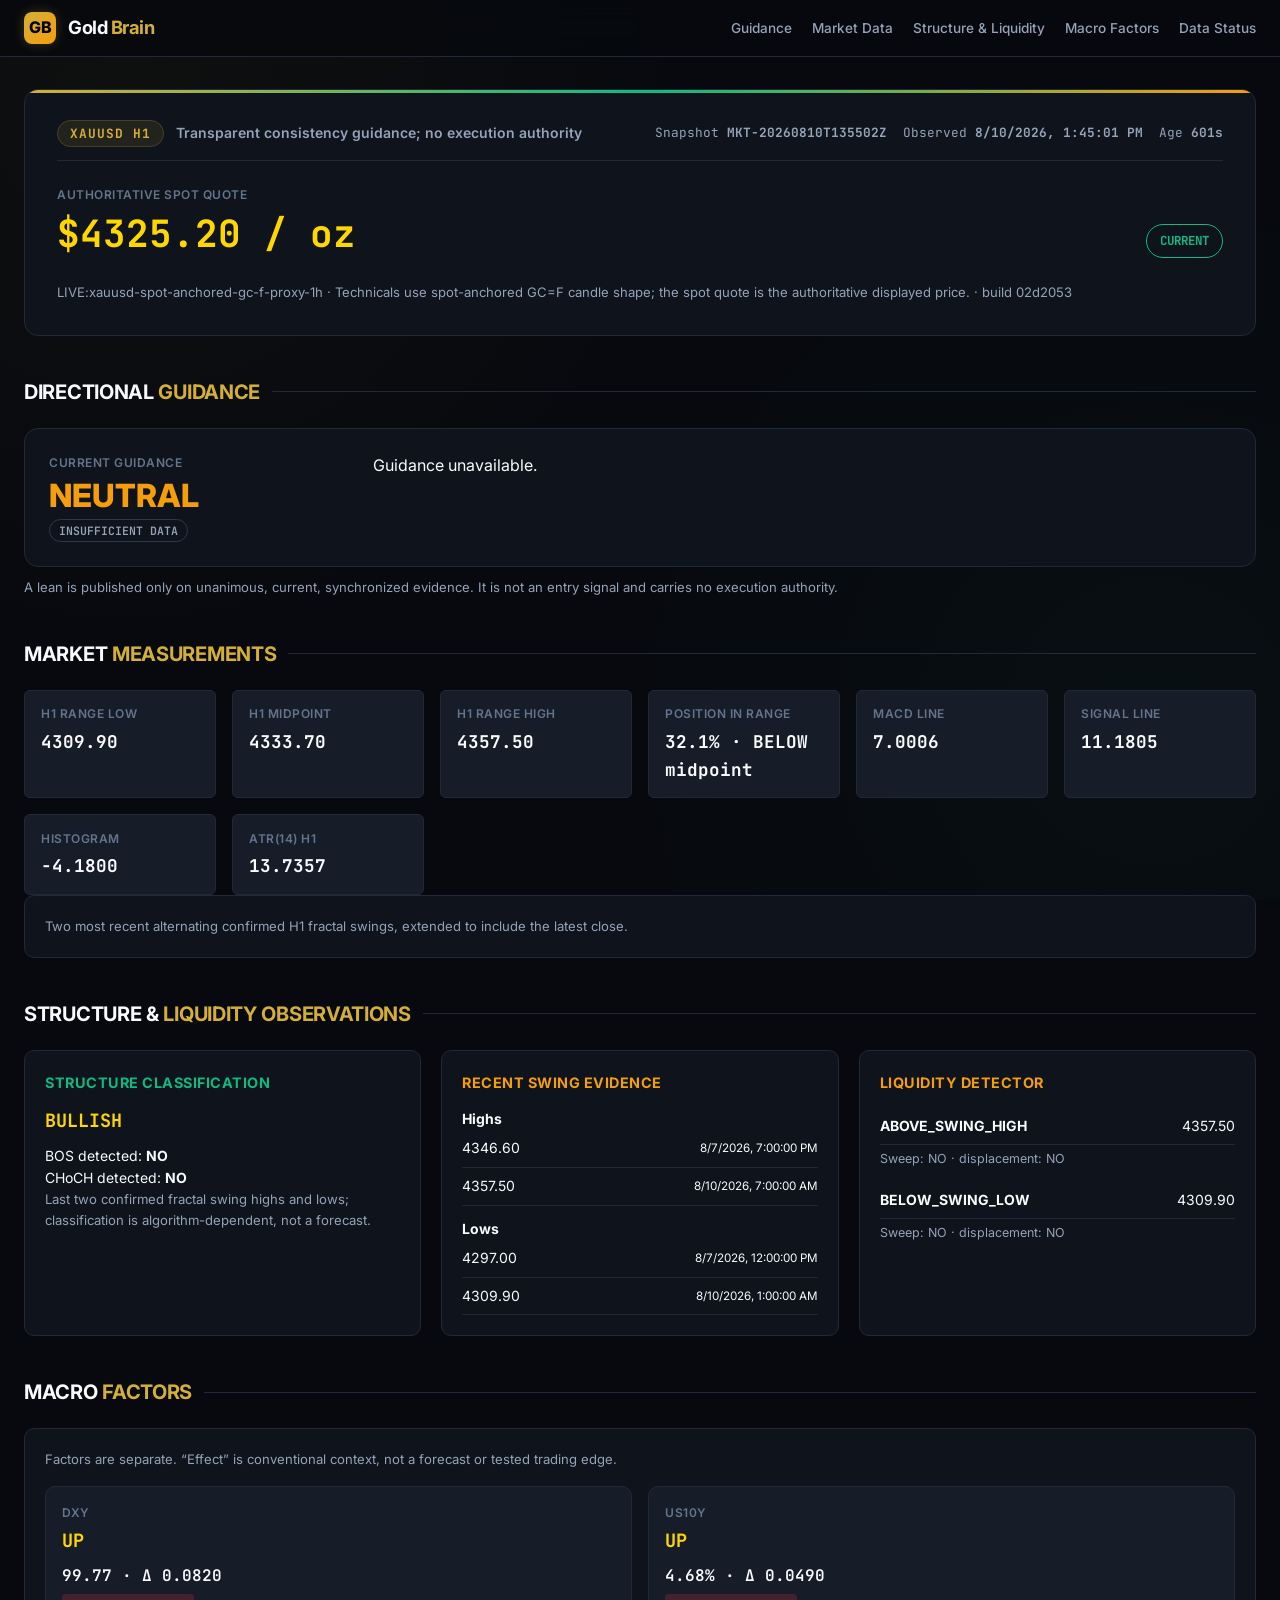
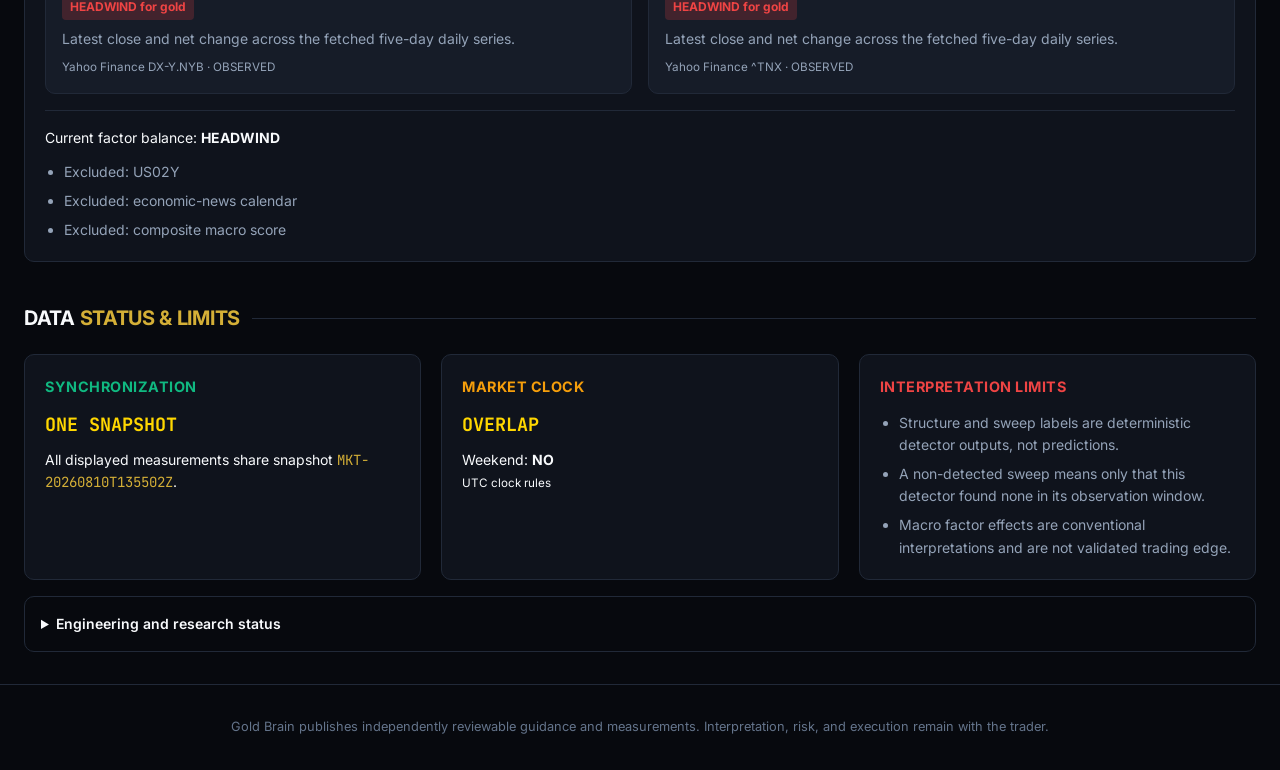
==== commit 21f7d990: "feat: add fail-closed directional guidance" ====
--- a/docs/index.html
+++ b/docs/index.html
@@ -1,9 +1,10 @@
-<!doctype html><html lang="en"><head><meta charset="utf-8"><meta name="viewport" content="width=device-width,initial-scale=1"><title>Gold Brain — Verifiable Market Data</title><meta name="description" content="Decision-free XAUUSD measurements with provenance and limitations."><link rel="stylesheet" href="styles.css?v=20260810-market-data"></head>
-<body><header class="navbar"><div class="nav-content"><a class="brand-box" href="#snapshot"><span class="brand-icon">GB</span><span class="brand-name">Gold <span>Brain</span></span></a><ul class="nav-menu"><li><a href="#market">Market Data</a></li><li><a href="#structure">Structure & Liquidity</a></li><li><a href="#macro">Macro Factors</a></li><li><a href="#status">Data Status</a></li></ul></div></header>
+<!doctype html><html lang="en"><head><meta charset="utf-8"><meta name="viewport" content="width=device-width,initial-scale=1"><title>Gold Brain — Directional Guidance</title><meta name="description" content="Fail-closed XAUUSD directional guidance with auditable evidence."><link rel="stylesheet" href="styles.css?v=20260810-guidance"></head>
+<body><header class="navbar"><div class="nav-content"><a class="brand-box" href="#snapshot"><span class="brand-icon">GB</span><span class="brand-name">Gold <span>Brain</span></span></a><ul class="nav-menu"><li><a href="#guidance">Guidance</a></li><li><a href="#market">Market Data</a></li><li><a href="#structure">Structure & Liquidity</a></li><li><a href="#macro">Macro Factors</a></li><li><a href="#status">Data Status</a></li></ul></div></header>
 <main class="main-wrapper" id="snapshot">
-<section class="thesis-hero"><div class="hero-meta-bar"><div><span class="symbol-badge" id="symbol">XAUUSD H1</span><span class="data-purpose">Measurements, not trade decisions</span></div><div class="meta-indicators"><span>Snapshot <strong id="snapshot-id">Loading…</strong></span><span>Observed <strong id="observed-at">Loading…</strong></span><span>Age <strong id="data-age">—</strong></span></div></div><div class="snapshot-headline"><div><div class="metric-label">Authoritative spot quote</div><div class="spot-price" id="spot-price">Loading…</div></div><div class="status-pill" id="data-status">LOADING</div></div><p class="source-line" id="market-source">Loading source and method…</p></section>
+<section class="thesis-hero"><div class="hero-meta-bar"><div><span class="symbol-badge" id="symbol">XAUUSD H1</span><span class="data-purpose">Transparent consistency guidance; no execution authority</span></div><div class="meta-indicators"><span>Snapshot <strong id="snapshot-id">Loading…</strong></span><span>Observed <strong id="observed-at">Loading…</strong></span><span>Age <strong id="data-age">—</strong></span></div></div><div class="snapshot-headline"><div><div class="metric-label">Authoritative spot quote</div><div class="spot-price" id="spot-price">Loading…</div></div><div class="status-pill" id="data-status">LOADING</div></div><p class="source-line" id="market-source">Loading source and method…</p></section>
+<section id="guidance"><div class="section-title-box"><h2 class="section-h2">DIRECTIONAL <span>GUIDANCE</span></h2><div class="section-line"></div></div><div class="guidance-card"><div><div class="metric-label">Current guidance</div><div class="guidance-label guidance-neutral" id="guidance-label">LOADING</div><div class="consistency-pill" id="guidance-consistency">—</div></div><div class="guidance-explanation"><p id="guidance-reason">Loading consistency evidence…</p><p class="method-note" id="guidance-method"></p><div class="guidance-inputs" id="guidance-inputs"></div></div></div><p class="method-note guidance-warning">A lean is published only on unanimous, current, synchronized evidence. It is not an entry signal and carries no execution authority.</p></section>
 <section id="market"><div class="section-title-box"><h2 class="section-h2">MARKET <span>MEASUREMENTS</span></h2><div class="section-line"></div></div><div class="metrics-row measurement-grid"><article class="metric-card"><div class="metric-label">H1 range low</div><div class="metric-val" id="range-low">—</div></article><article class="metric-card"><div class="metric-label">H1 midpoint</div><div class="metric-val" id="range-mid">—</div></article><article class="metric-card"><div class="metric-label">H1 range high</div><div class="metric-val" id="range-high">—</div></article><article class="metric-card"><div class="metric-label">Position in range</div><div class="metric-val" id="range-position">—</div></article><article class="metric-card"><div class="metric-label">MACD line</div><div class="metric-val" id="macd-line">—</div></article><article class="metric-card"><div class="metric-label">Signal line</div><div class="metric-val" id="signal-line">—</div></article><article class="metric-card"><div class="metric-label">Histogram</div><div class="metric-val" id="histogram">—</div></article><article class="metric-card"><div class="metric-label">ATR(14) H1</div><div class="metric-val" id="atr">—</div></article></div><div class="evidence-box method-note" id="range-method">Loading range definition…</div></section>
 <section id="structure"><div class="section-title-box"><h2 class="section-h2">STRUCTURE & <span>LIQUIDITY OBSERVATIONS</span></h2><div class="section-line"></div></div><div class="why-grid"><article class="evidence-box"><div class="evidence-title supporting">Structure classification</div><div id="structure-body">Loading…</div></article><article class="evidence-box"><div class="evidence-title missing">Recent swing evidence</div><div id="swing-body">Loading…</div></article><article class="evidence-box"><div class="evidence-title missing">Liquidity detector</div><div id="liquidity-body">Loading…</div></article></div></section>
 <section id="macro"><div class="section-title-box"><h2 class="section-h2">MACRO <span>FACTORS</span></h2><div class="section-line"></div></div><div class="evidence-box"><p class="method-note">Factors are separate. “Effect” is conventional context, not a forecast or tested trading edge.</p><div class="macro-grid" id="macro-grid">Loading…</div><div class="macro-balance">Current factor balance: <strong id="macro-balance">—</strong></div><ul class="limitations" id="macro-excluded"></ul></div></section>
 <section id="status"><div class="section-title-box"><h2 class="section-h2">DATA <span>STATUS & LIMITS</span></h2><div class="section-line"></div></div><div class="why-grid"><article class="evidence-box"><div class="evidence-title supporting">Synchronization</div><div id="sync-body">Loading…</div></article><article class="evidence-box"><div class="evidence-title missing">Market clock</div><div id="clock-body">Loading…</div></article><article class="evidence-box"><div class="evidence-title contradicting">Interpretation limits</div><ul class="limitations" id="limitations"></ul></article></div><details class="admin-details"><summary>Engineering and research status</summary><p>Readiness, technical-debt, and hypothesis artifacts remain available for engineering audit, but are intentionally removed from the trader-facing screen.</p></details></section>
-</main><footer class="footer"><p>Gold Brain publishes independently reviewable measurements. Interpretation, risk, and execution remain with the trader.</p></footer><script src="app.js?v=20260810-market-data"></script></body></html>
+</main><footer class="footer"><p>Gold Brain publishes independently reviewable guidance and measurements. Interpretation, risk, and execution remain with the trader.</p></footer><script src="app.js?v=20260810-guidance"></script></body></html>
--- a/docs/styles.css
+++ b/docs/styles.css
@@ -55,8 +55,9 @@
   background-attachment: fixed;
 }
 
-/* Decision-free market-data dashboard */
+/* Market-data and consistency-guidance dashboard */
 .data-purpose{color:var(--text-sub);margin-left:.75rem;font-weight:600}.snapshot-headline{display:flex;align-items:end;justify-content:space-between;gap:1rem;flex-wrap:wrap}.spot-price{color:var(--gold-bright);font:700 2.35rem var(--font-mono);margin-top:.25rem}.status-pill{border:1px solid var(--border-color);border-radius:999px;padding:.45rem .8rem;font:700 .78rem var(--font-mono)}.status-current{color:var(--emerald-buy);border-color:var(--emerald-buy)}.status-stale,.status-unavailable{color:var(--amber-wait);border-color:var(--amber-wait)}.source-line,.method-note{color:var(--text-sub);font-size:.82rem}.measurement-grid{grid-template-columns:repeat(auto-fit,minmax(180px,1fr))}.fact-value{color:var(--gold-bright);font:700 1.15rem var(--font-mono);margin:.35rem 0 .75rem}.fact-row{display:flex;align-items:center;justify-content:space-between;gap:1rem;border-bottom:1px solid var(--border-color);padding:.45rem 0}.fact-detail{color:var(--text-sub);font-size:.78rem;margin:.25rem 0 .75rem}.swing-group+.swing-group{margin-top:.75rem}.macro-grid{display:grid;grid-template-columns:repeat(auto-fit,minmax(260px,1fr));gap:1rem;margin-top:1rem}.macro-card{background:var(--bg-card-alt);border:1px solid var(--border-color);border-radius:var(--radius-md);padding:1rem}.macro-card p,.macro-card small{color:var(--text-sub);display:block;margin-top:.5rem}.macro-number{font:600 1rem var(--font-mono)}.effect{display:inline-block;margin-top:.5rem;padding:.2rem .5rem;border-radius:4px;font-size:.75rem;font-weight:700}.effect-headwind{color:var(--rose-sell);background:var(--rose-glow)}.effect-tailwind{color:var(--emerald-buy);background:var(--emerald-glow)}.effect-neutral,.effect-mixed{color:var(--text-sub);background:rgba(100,116,139,.15)}.macro-balance{margin-top:1rem;padding-top:1rem;border-top:1px solid var(--border-color)}.limitations{padding-left:1.2rem;color:var(--text-sub);margin-top:.75rem}.limitations li+li{margin-top:.4rem}.admin-details{color:var(--text-sub);border:1px solid var(--border-color);border-radius:var(--radius-md);padding:1rem;margin-top:1rem}.admin-details summary{color:var(--text-main);cursor:pointer;font-weight:600}.admin-details p{margin-top:.75rem}code{font-family:var(--font-mono);color:var(--gold-primary)}
+.guidance-card{display:grid;grid-template-columns:minmax(220px,.7fr) minmax(300px,2fr);gap:1.5rem;background:var(--bg-card);border:1px solid var(--border-color);border-radius:var(--radius-lg);padding:1.5rem}.guidance-label{font:800 2rem var(--font-sans);margin:.25rem 0}.guidance-lean-buy,.direction-lean-buy{color:var(--emerald-buy)}.guidance-lean-sell,.direction-lean-sell{color:var(--rose-sell)}.guidance-neutral,.direction-neutral,.direction-unavailable{color:var(--amber-wait)}.consistency-pill{display:inline-block;border:1px solid var(--border-highlight);border-radius:999px;padding:.2rem .55rem;color:var(--text-sub);font:600 .72rem var(--font-mono)}.guidance-explanation>p:first-child{font-size:1rem;margin-bottom:.35rem}.guidance-inputs{display:grid;grid-template-columns:repeat(3,1fr);gap:.65rem;margin-top:1rem}.guidance-input{background:var(--bg-card-alt);border:1px solid var(--border-color);border-radius:var(--radius-sm);padding:.65rem;display:flex;flex-direction:column}.guidance-input span,.guidance-input small{color:var(--text-sub);font-size:.7rem}.guidance-input strong{font:700 .82rem var(--font-mono);margin:.15rem 0}.guidance-warning{margin-top:.6rem}@media(max-width:720px){.guidance-card{grid-template-columns:1fr}.guidance-inputs{grid-template-columns:1fr}}
 
 /* Header & Meta Navbar */
 .navbar {
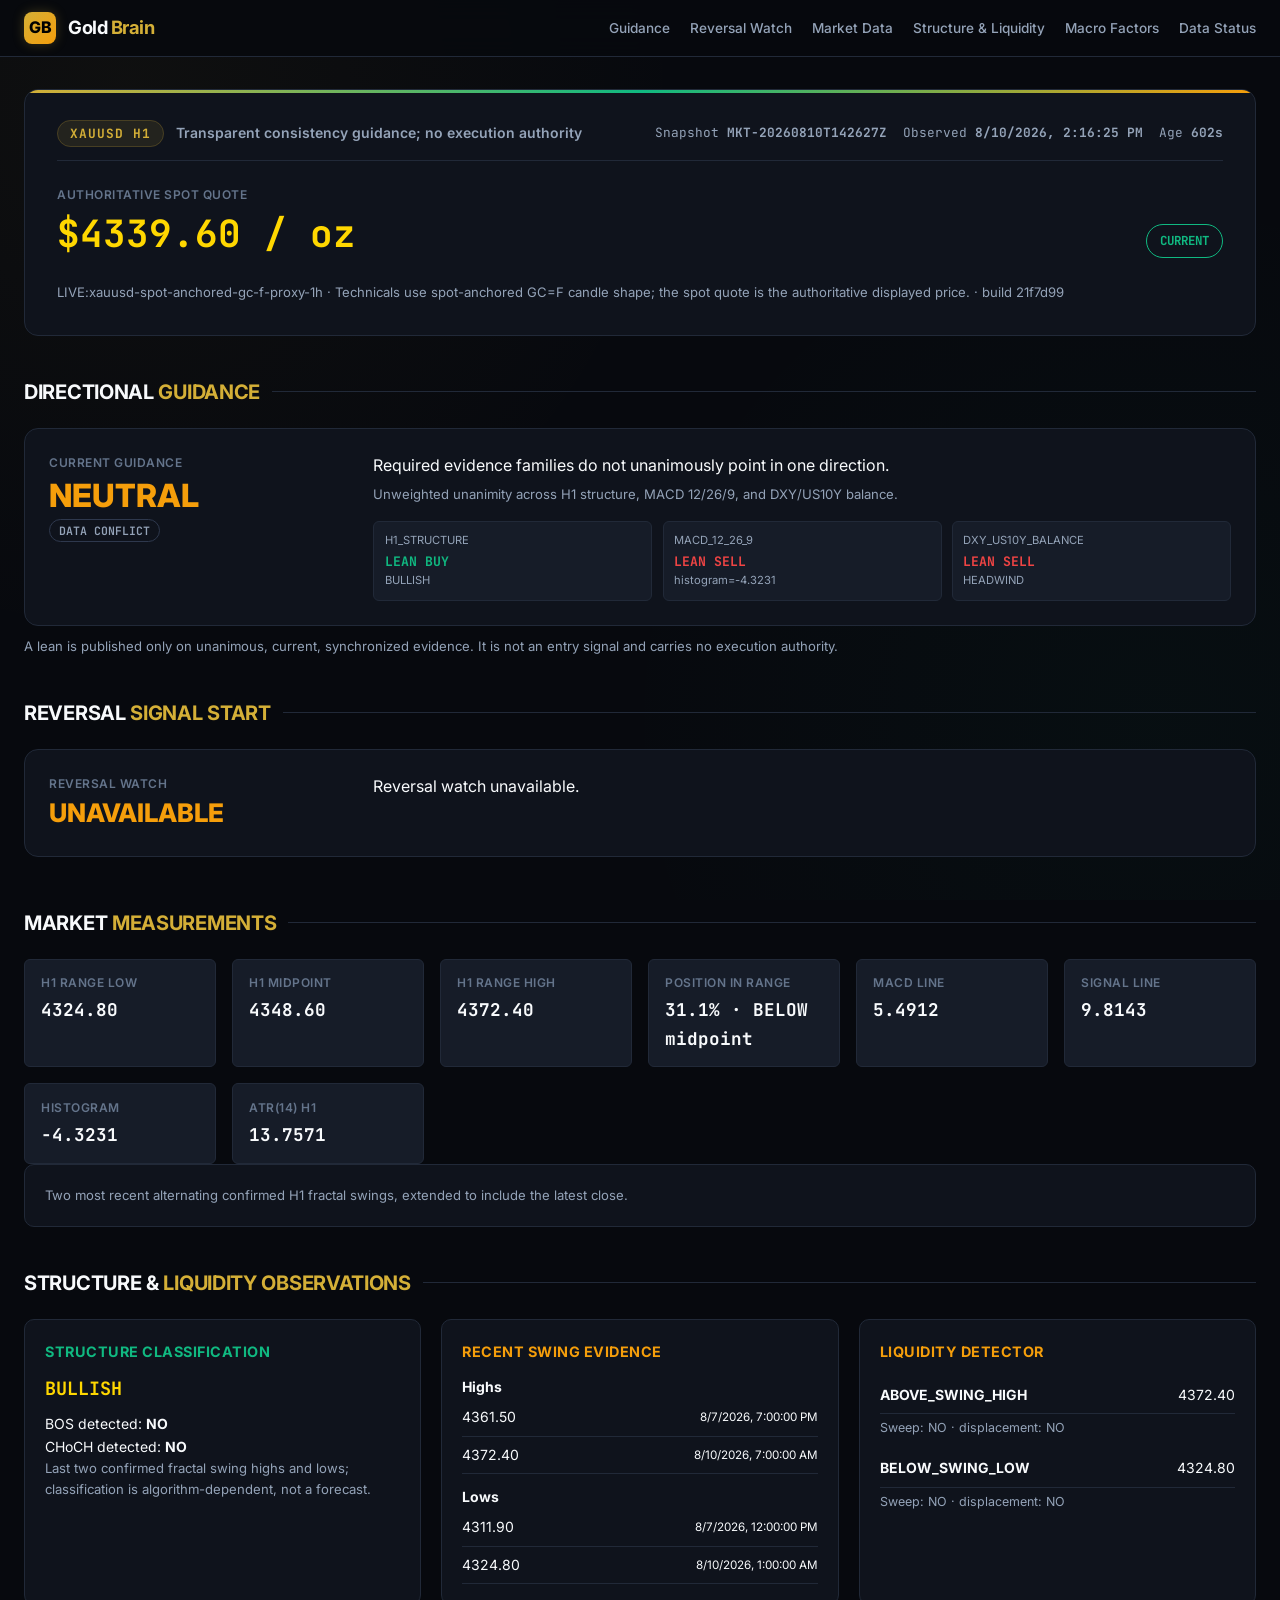
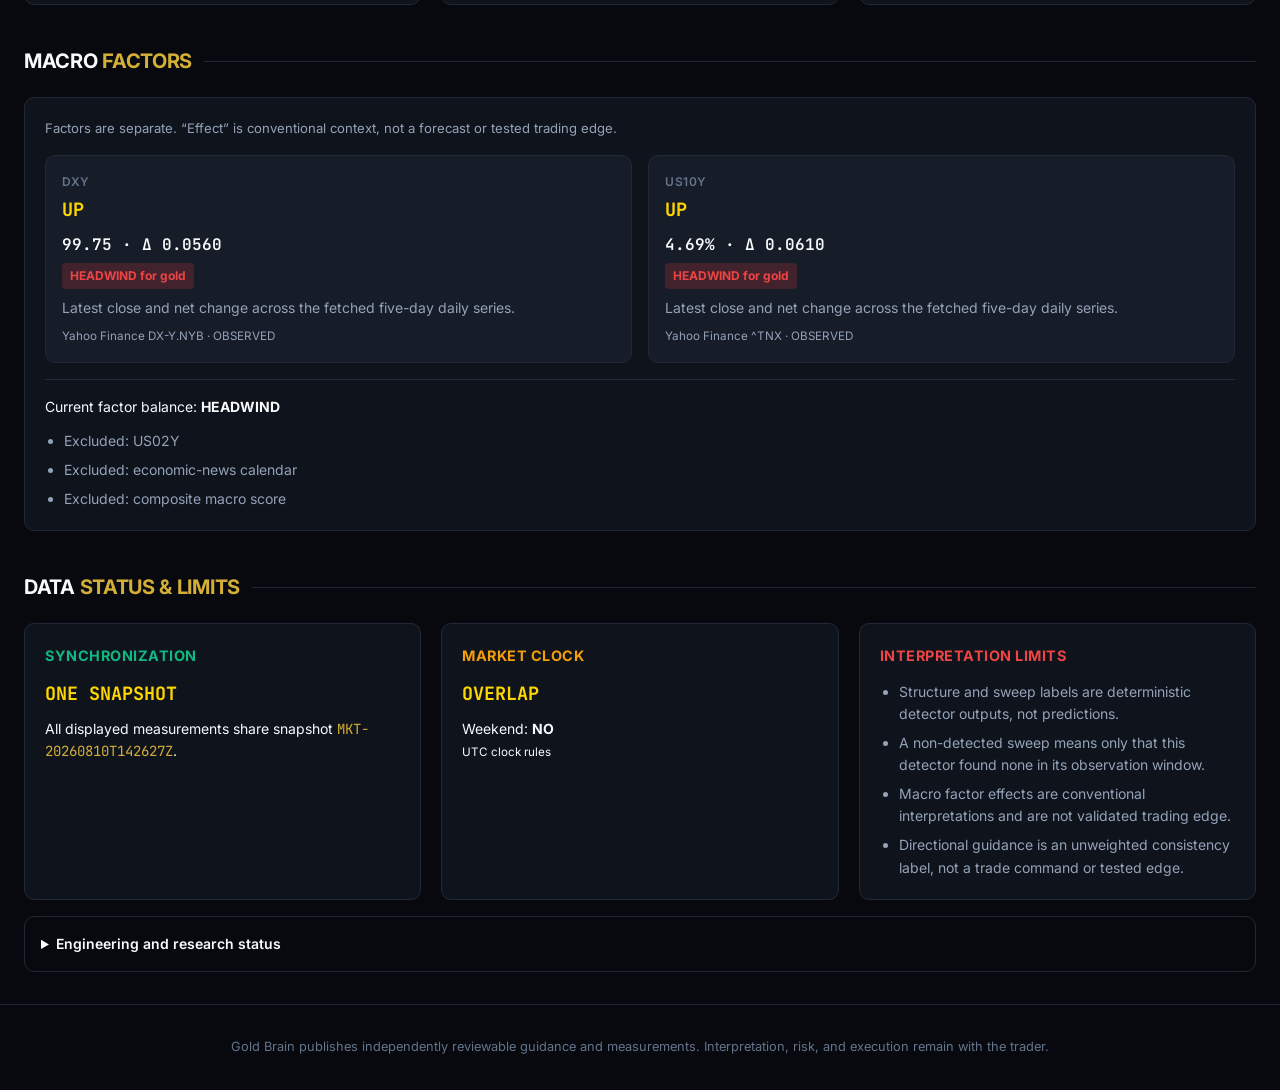
==== commit 9b430332: "feat: add unvalidated Reversal Signal Start watch to dashboard Adds a fail-closed "Reversal Signal S" ====
--- a/docs/index.html
+++ b/docs/index.html
@@ -1,10 +1,11 @@
-<!doctype html><html lang="en"><head><meta charset="utf-8"><meta name="viewport" content="width=device-width,initial-scale=1"><title>Gold Brain — Directional Guidance</title><meta name="description" content="Fail-closed XAUUSD directional guidance with auditable evidence."><link rel="stylesheet" href="styles.css?v=20260810-guidance"></head>
-<body><header class="navbar"><div class="nav-content"><a class="brand-box" href="#snapshot"><span class="brand-icon">GB</span><span class="brand-name">Gold <span>Brain</span></span></a><ul class="nav-menu"><li><a href="#guidance">Guidance</a></li><li><a href="#market">Market Data</a></li><li><a href="#structure">Structure & Liquidity</a></li><li><a href="#macro">Macro Factors</a></li><li><a href="#status">Data Status</a></li></ul></div></header>
+<!doctype html><html lang="en"><head><meta charset="utf-8"><meta name="viewport" content="width=device-width,initial-scale=1"><title>Gold Brain — Directional Guidance</title><meta name="description" content="Fail-closed XAUUSD directional guidance with auditable evidence."><link rel="stylesheet" href="styles.css?v=20260810-reversal"></head>
+<body><header class="navbar"><div class="nav-content"><a class="brand-box" href="#snapshot"><span class="brand-icon">GB</span><span class="brand-name">Gold <span>Brain</span></span></a><ul class="nav-menu"><li><a href="#guidance">Guidance</a></li><li><a href="#reversal">Reversal Watch</a></li><li><a href="#market">Market Data</a></li><li><a href="#structure">Structure & Liquidity</a></li><li><a href="#macro">Macro Factors</a></li><li><a href="#status">Data Status</a></li></ul></div></header>
 <main class="main-wrapper" id="snapshot">
 <section class="thesis-hero"><div class="hero-meta-bar"><div><span class="symbol-badge" id="symbol">XAUUSD H1</span><span class="data-purpose">Transparent consistency guidance; no execution authority</span></div><div class="meta-indicators"><span>Snapshot <strong id="snapshot-id">Loading…</strong></span><span>Observed <strong id="observed-at">Loading…</strong></span><span>Age <strong id="data-age">—</strong></span></div></div><div class="snapshot-headline"><div><div class="metric-label">Authoritative spot quote</div><div class="spot-price" id="spot-price">Loading…</div></div><div class="status-pill" id="data-status">LOADING</div></div><p class="source-line" id="market-source">Loading source and method…</p></section>
 <section id="guidance"><div class="section-title-box"><h2 class="section-h2">DIRECTIONAL <span>GUIDANCE</span></h2><div class="section-line"></div></div><div class="guidance-card"><div><div class="metric-label">Current guidance</div><div class="guidance-label guidance-neutral" id="guidance-label">LOADING</div><div class="consistency-pill" id="guidance-consistency">—</div></div><div class="guidance-explanation"><p id="guidance-reason">Loading consistency evidence…</p><p class="method-note" id="guidance-method"></p><div class="guidance-inputs" id="guidance-inputs"></div></div></div><p class="method-note guidance-warning">A lean is published only on unanimous, current, synchronized evidence. It is not an entry signal and carries no execution authority.</p></section>
+<section id="reversal"><div class="section-title-box"><h2 class="section-h2">REVERSAL <span>SIGNAL START</span></h2><div class="section-line"></div></div><div class="guidance-card"><div><div class="metric-label">Reversal watch</div><div class="reversal-label reversal-unavailable" id="reversal-label">LOADING</div></div><div class="guidance-explanation"><p id="reversal-reason">Loading reversal-watch evidence…</p><p class="method-note" id="reversal-method"></p><div class="guidance-inputs" id="reversal-evidence"></div></div></div><p class="method-note guidance-warning" id="reversal-validation">Loading validation note…</p></section>
 <section id="market"><div class="section-title-box"><h2 class="section-h2">MARKET <span>MEASUREMENTS</span></h2><div class="section-line"></div></div><div class="metrics-row measurement-grid"><article class="metric-card"><div class="metric-label">H1 range low</div><div class="metric-val" id="range-low">—</div></article><article class="metric-card"><div class="metric-label">H1 midpoint</div><div class="metric-val" id="range-mid">—</div></article><article class="metric-card"><div class="metric-label">H1 range high</div><div class="metric-val" id="range-high">—</div></article><article class="metric-card"><div class="metric-label">Position in range</div><div class="metric-val" id="range-position">—</div></article><article class="metric-card"><div class="metric-label">MACD line</div><div class="metric-val" id="macd-line">—</div></article><article class="metric-card"><div class="metric-label">Signal line</div><div class="metric-val" id="signal-line">—</div></article><article class="metric-card"><div class="metric-label">Histogram</div><div class="metric-val" id="histogram">—</div></article><article class="metric-card"><div class="metric-label">ATR(14) H1</div><div class="metric-val" id="atr">—</div></article></div><div class="evidence-box method-note" id="range-method">Loading range definition…</div></section>
 <section id="structure"><div class="section-title-box"><h2 class="section-h2">STRUCTURE & <span>LIQUIDITY OBSERVATIONS</span></h2><div class="section-line"></div></div><div class="why-grid"><article class="evidence-box"><div class="evidence-title supporting">Structure classification</div><div id="structure-body">Loading…</div></article><article class="evidence-box"><div class="evidence-title missing">Recent swing evidence</div><div id="swing-body">Loading…</div></article><article class="evidence-box"><div class="evidence-title missing">Liquidity detector</div><div id="liquidity-body">Loading…</div></article></div></section>
 <section id="macro"><div class="section-title-box"><h2 class="section-h2">MACRO <span>FACTORS</span></h2><div class="section-line"></div></div><div class="evidence-box"><p class="method-note">Factors are separate. “Effect” is conventional context, not a forecast or tested trading edge.</p><div class="macro-grid" id="macro-grid">Loading…</div><div class="macro-balance">Current factor balance: <strong id="macro-balance">—</strong></div><ul class="limitations" id="macro-excluded"></ul></div></section>
 <section id="status"><div class="section-title-box"><h2 class="section-h2">DATA <span>STATUS & LIMITS</span></h2><div class="section-line"></div></div><div class="why-grid"><article class="evidence-box"><div class="evidence-title supporting">Synchronization</div><div id="sync-body">Loading…</div></article><article class="evidence-box"><div class="evidence-title missing">Market clock</div><div id="clock-body">Loading…</div></article><article class="evidence-box"><div class="evidence-title contradicting">Interpretation limits</div><ul class="limitations" id="limitations"></ul></article></div><details class="admin-details"><summary>Engineering and research status</summary><p>Readiness, technical-debt, and hypothesis artifacts remain available for engineering audit, but are intentionally removed from the trader-facing screen.</p></details></section>
-</main><footer class="footer"><p>Gold Brain publishes independently reviewable guidance and measurements. Interpretation, risk, and execution remain with the trader.</p></footer><script src="app.js?v=20260810-guidance"></script></body></html>
+</main><footer class="footer"><p>Gold Brain publishes independently reviewable guidance and measurements. Interpretation, risk, and execution remain with the trader.</p></footer><script src="app.js?v=20260810-reversal"></script></body></html>
--- a/docs/styles.css
+++ b/docs/styles.css
@@ -57,7 +57,7 @@
 
 /* Market-data and consistency-guidance dashboard */
 .data-purpose{color:var(--text-sub);margin-left:.75rem;font-weight:600}.snapshot-headline{display:flex;align-items:end;justify-content:space-between;gap:1rem;flex-wrap:wrap}.spot-price{color:var(--gold-bright);font:700 2.35rem var(--font-mono);margin-top:.25rem}.status-pill{border:1px solid var(--border-color);border-radius:999px;padding:.45rem .8rem;font:700 .78rem var(--font-mono)}.status-current{color:var(--emerald-buy);border-color:var(--emerald-buy)}.status-stale,.status-unavailable{color:var(--amber-wait);border-color:var(--amber-wait)}.source-line,.method-note{color:var(--text-sub);font-size:.82rem}.measurement-grid{grid-template-columns:repeat(auto-fit,minmax(180px,1fr))}.fact-value{color:var(--gold-bright);font:700 1.15rem var(--font-mono);margin:.35rem 0 .75rem}.fact-row{display:flex;align-items:center;justify-content:space-between;gap:1rem;border-bottom:1px solid var(--border-color);padding:.45rem 0}.fact-detail{color:var(--text-sub);font-size:.78rem;margin:.25rem 0 .75rem}.swing-group+.swing-group{margin-top:.75rem}.macro-grid{display:grid;grid-template-columns:repeat(auto-fit,minmax(260px,1fr));gap:1rem;margin-top:1rem}.macro-card{background:var(--bg-card-alt);border:1px solid var(--border-color);border-radius:var(--radius-md);padding:1rem}.macro-card p,.macro-card small{color:var(--text-sub);display:block;margin-top:.5rem}.macro-number{font:600 1rem var(--font-mono)}.effect{display:inline-block;margin-top:.5rem;padding:.2rem .5rem;border-radius:4px;font-size:.75rem;font-weight:700}.effect-headwind{color:var(--rose-sell);background:var(--rose-glow)}.effect-tailwind{color:var(--emerald-buy);background:var(--emerald-glow)}.effect-neutral,.effect-mixed{color:var(--text-sub);background:rgba(100,116,139,.15)}.macro-balance{margin-top:1rem;padding-top:1rem;border-top:1px solid var(--border-color)}.limitations{padding-left:1.2rem;color:var(--text-sub);margin-top:.75rem}.limitations li+li{margin-top:.4rem}.admin-details{color:var(--text-sub);border:1px solid var(--border-color);border-radius:var(--radius-md);padding:1rem;margin-top:1rem}.admin-details summary{color:var(--text-main);cursor:pointer;font-weight:600}.admin-details p{margin-top:.75rem}code{font-family:var(--font-mono);color:var(--gold-primary)}
-.guidance-card{display:grid;grid-template-columns:minmax(220px,.7fr) minmax(300px,2fr);gap:1.5rem;background:var(--bg-card);border:1px solid var(--border-color);border-radius:var(--radius-lg);padding:1.5rem}.guidance-label{font:800 2rem var(--font-sans);margin:.25rem 0}.guidance-lean-buy,.direction-lean-buy{color:var(--emerald-buy)}.guidance-lean-sell,.direction-lean-sell{color:var(--rose-sell)}.guidance-neutral,.direction-neutral,.direction-unavailable{color:var(--amber-wait)}.consistency-pill{display:inline-block;border:1px solid var(--border-highlight);border-radius:999px;padding:.2rem .55rem;color:var(--text-sub);font:600 .72rem var(--font-mono)}.guidance-explanation>p:first-child{font-size:1rem;margin-bottom:.35rem}.guidance-inputs{display:grid;grid-template-columns:repeat(3,1fr);gap:.65rem;margin-top:1rem}.guidance-input{background:var(--bg-card-alt);border:1px solid var(--border-color);border-radius:var(--radius-sm);padding:.65rem;display:flex;flex-direction:column}.guidance-input span,.guidance-input small{color:var(--text-sub);font-size:.7rem}.guidance-input strong{font:700 .82rem var(--font-mono);margin:.15rem 0}.guidance-warning{margin-top:.6rem}@media(max-width:720px){.guidance-card{grid-template-columns:1fr}.guidance-inputs{grid-template-columns:1fr}}
+.guidance-card{display:grid;grid-template-columns:minmax(220px,.7fr) minmax(300px,2fr);gap:1.5rem;background:var(--bg-card);border:1px solid var(--border-color);border-radius:var(--radius-lg);padding:1.5rem}.guidance-label{font:800 2rem var(--font-sans);margin:.25rem 0}.guidance-lean-buy,.direction-lean-buy{color:var(--emerald-buy)}.guidance-lean-sell,.direction-lean-sell{color:var(--rose-sell)}.guidance-neutral,.direction-neutral,.direction-unavailable{color:var(--amber-wait)}.consistency-pill{display:inline-block;border:1px solid var(--border-highlight);border-radius:999px;padding:.2rem .55rem;color:var(--text-sub);font:600 .72rem var(--font-mono)}.guidance-explanation>p:first-child{font-size:1rem;margin-bottom:.35rem}.guidance-inputs{display:grid;grid-template-columns:repeat(3,1fr);gap:.65rem;margin-top:1rem}.guidance-input{background:var(--bg-card-alt);border:1px solid var(--border-color);border-radius:var(--radius-sm);padding:.65rem;display:flex;flex-direction:column}.guidance-input span,.guidance-input small{color:var(--text-sub);font-size:.7rem}.guidance-input strong{font:700 .82rem var(--font-mono);margin:.15rem 0}.guidance-warning{margin-top:.6rem}.reversal-label{font:800 1.6rem var(--font-sans);margin:.25rem 0}.reversal-watch-buy{color:var(--emerald-buy)}.reversal-watch-sell{color:var(--rose-sell)}.reversal-none,.reversal-unavailable{color:var(--amber-wait)}@media(max-width:720px){.guidance-card{grid-template-columns:1fr}.guidance-inputs{grid-template-columns:1fr}}
 
 /* Header & Meta Navbar */
 .navbar {
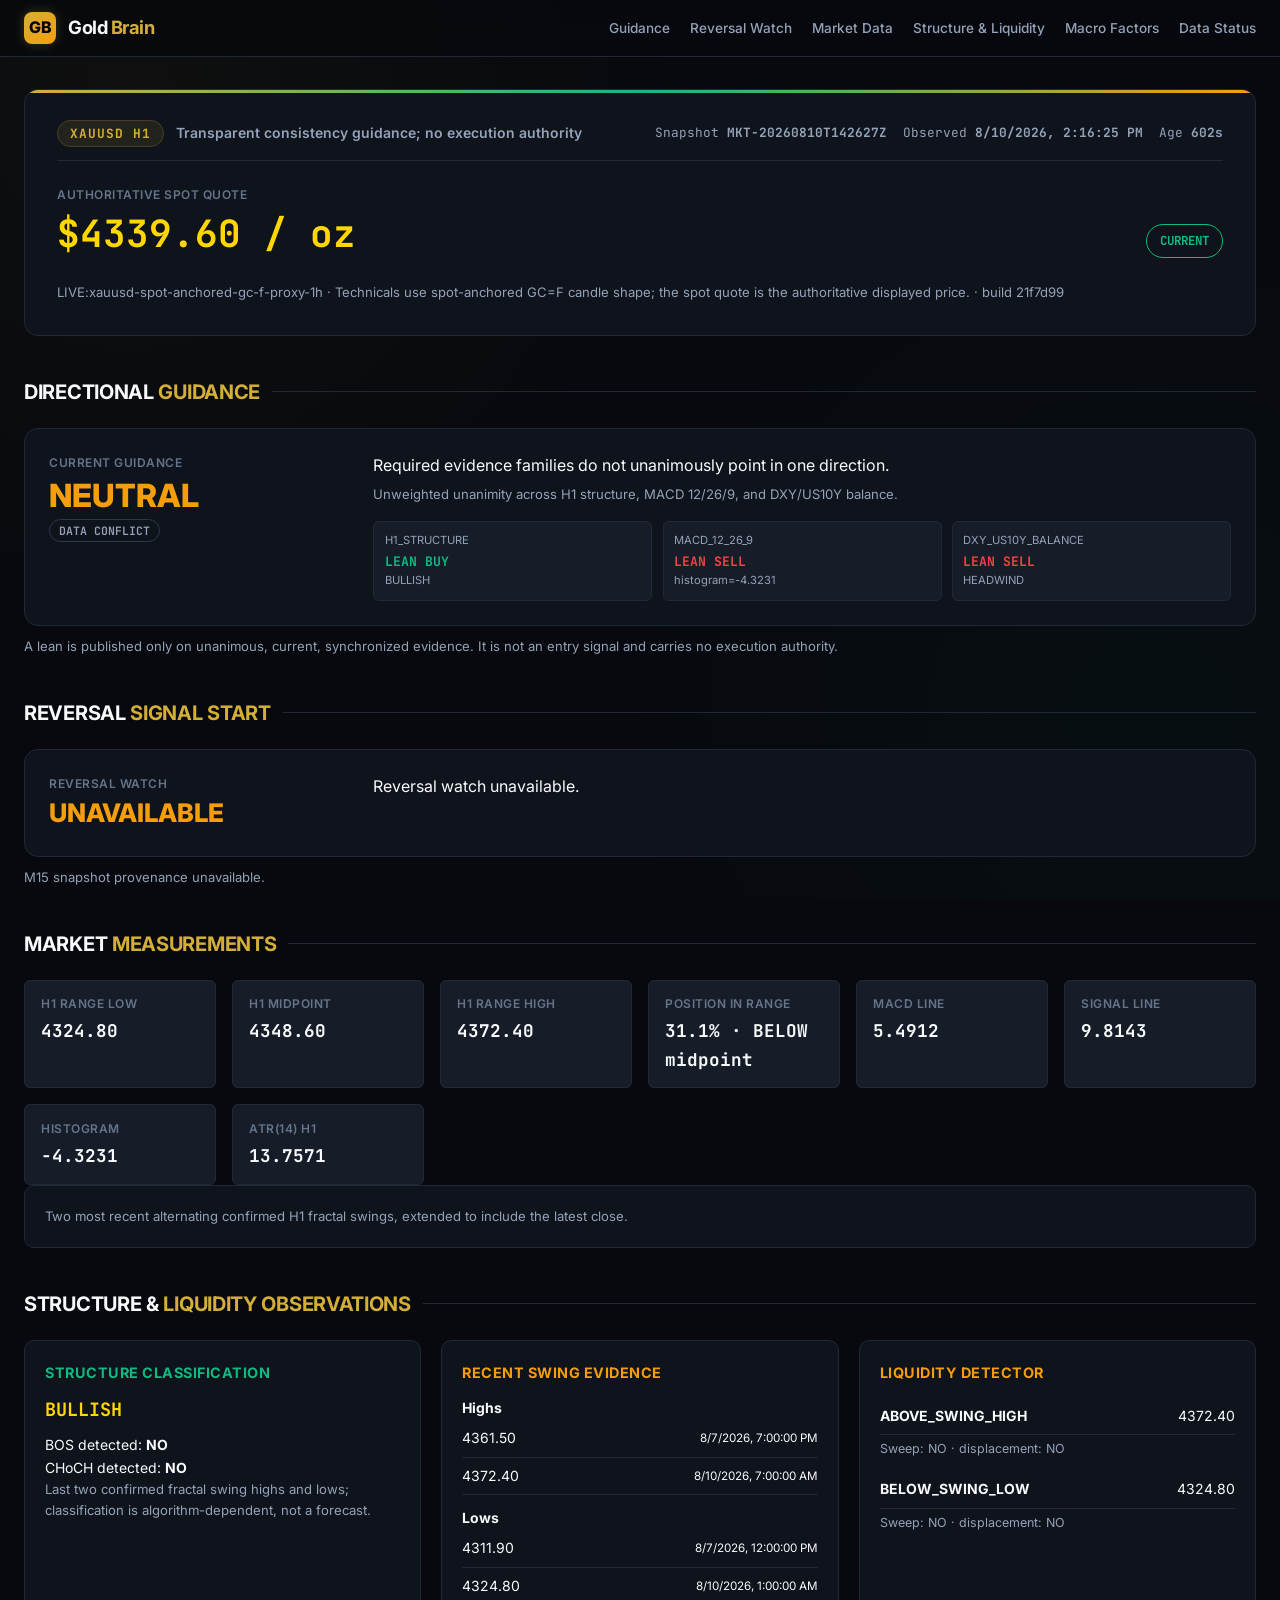
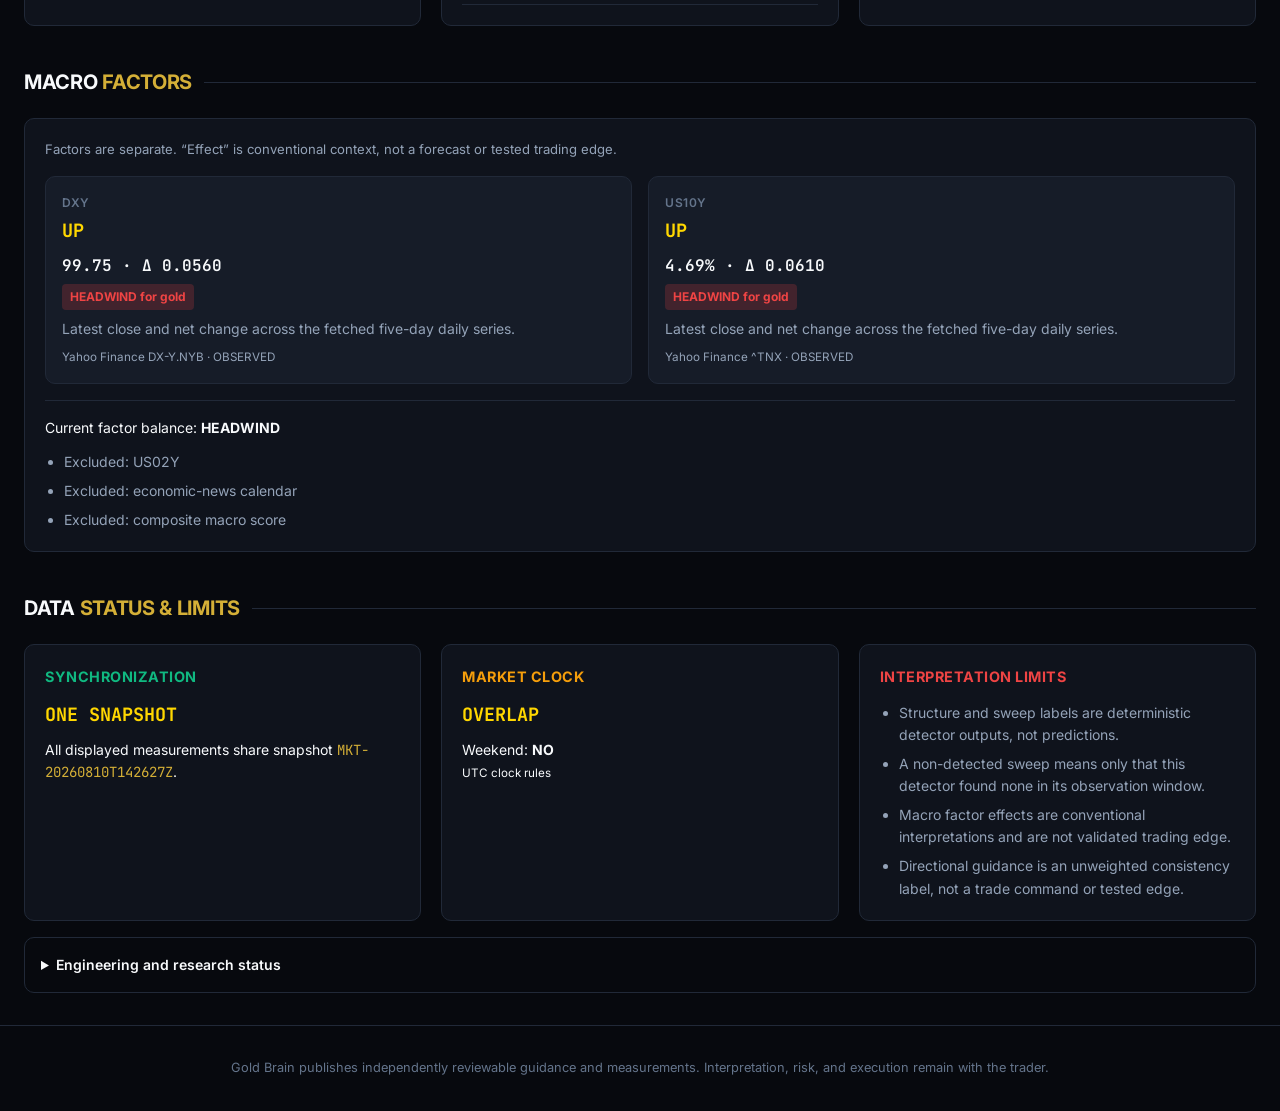
==== commit a5165653: "fix: gate reversal watch on M15 currency, publish its provenance, tighten schema Address CodeRabbit " ====
--- a/docs/index.html
+++ b/docs/index.html
@@ -3,7 +3,7 @@
 <main class="main-wrapper" id="snapshot">
 <section class="thesis-hero"><div class="hero-meta-bar"><div><span class="symbol-badge" id="symbol">XAUUSD H1</span><span class="data-purpose">Transparent consistency guidance; no execution authority</span></div><div class="meta-indicators"><span>Snapshot <strong id="snapshot-id">Loading…</strong></span><span>Observed <strong id="observed-at">Loading…</strong></span><span>Age <strong id="data-age">—</strong></span></div></div><div class="snapshot-headline"><div><div class="metric-label">Authoritative spot quote</div><div class="spot-price" id="spot-price">Loading…</div></div><div class="status-pill" id="data-status">LOADING</div></div><p class="source-line" id="market-source">Loading source and method…</p></section>
 <section id="guidance"><div class="section-title-box"><h2 class="section-h2">DIRECTIONAL <span>GUIDANCE</span></h2><div class="section-line"></div></div><div class="guidance-card"><div><div class="metric-label">Current guidance</div><div class="guidance-label guidance-neutral" id="guidance-label">LOADING</div><div class="consistency-pill" id="guidance-consistency">—</div></div><div class="guidance-explanation"><p id="guidance-reason">Loading consistency evidence…</p><p class="method-note" id="guidance-method"></p><div class="guidance-inputs" id="guidance-inputs"></div></div></div><p class="method-note guidance-warning">A lean is published only on unanimous, current, synchronized evidence. It is not an entry signal and carries no execution authority.</p></section>
-<section id="reversal"><div class="section-title-box"><h2 class="section-h2">REVERSAL <span>SIGNAL START</span></h2><div class="section-line"></div></div><div class="guidance-card"><div><div class="metric-label">Reversal watch</div><div class="reversal-label reversal-unavailable" id="reversal-label">LOADING</div></div><div class="guidance-explanation"><p id="reversal-reason">Loading reversal-watch evidence…</p><p class="method-note" id="reversal-method"></p><div class="guidance-inputs" id="reversal-evidence"></div></div></div><p class="method-note guidance-warning" id="reversal-validation">Loading validation note…</p></section>
+<section id="reversal"><div class="section-title-box"><h2 class="section-h2">REVERSAL <span>SIGNAL START</span></h2><div class="section-line"></div></div><div class="guidance-card"><div><div class="metric-label">Reversal watch</div><div class="reversal-label reversal-unavailable" id="reversal-label">LOADING</div></div><div class="guidance-explanation"><p id="reversal-reason">Loading reversal-watch evidence…</p><p class="method-note" id="reversal-method"></p><div class="guidance-inputs" id="reversal-evidence"></div></div></div><p class="method-note guidance-warning" id="reversal-validation">Loading validation note…</p><p class="source-line" id="reversal-snapshot">Loading M15 snapshot provenance…</p></section>
 <section id="market"><div class="section-title-box"><h2 class="section-h2">MARKET <span>MEASUREMENTS</span></h2><div class="section-line"></div></div><div class="metrics-row measurement-grid"><article class="metric-card"><div class="metric-label">H1 range low</div><div class="metric-val" id="range-low">—</div></article><article class="metric-card"><div class="metric-label">H1 midpoint</div><div class="metric-val" id="range-mid">—</div></article><article class="metric-card"><div class="metric-label">H1 range high</div><div class="metric-val" id="range-high">—</div></article><article class="metric-card"><div class="metric-label">Position in range</div><div class="metric-val" id="range-position">—</div></article><article class="metric-card"><div class="metric-label">MACD line</div><div class="metric-val" id="macd-line">—</div></article><article class="metric-card"><div class="metric-label">Signal line</div><div class="metric-val" id="signal-line">—</div></article><article class="metric-card"><div class="metric-label">Histogram</div><div class="metric-val" id="histogram">—</div></article><article class="metric-card"><div class="metric-label">ATR(14) H1</div><div class="metric-val" id="atr">—</div></article></div><div class="evidence-box method-note" id="range-method">Loading range definition…</div></section>
 <section id="structure"><div class="section-title-box"><h2 class="section-h2">STRUCTURE & <span>LIQUIDITY OBSERVATIONS</span></h2><div class="section-line"></div></div><div class="why-grid"><article class="evidence-box"><div class="evidence-title supporting">Structure classification</div><div id="structure-body">Loading…</div></article><article class="evidence-box"><div class="evidence-title missing">Recent swing evidence</div><div id="swing-body">Loading…</div></article><article class="evidence-box"><div class="evidence-title missing">Liquidity detector</div><div id="liquidity-body">Loading…</div></article></div></section>
 <section id="macro"><div class="section-title-box"><h2 class="section-h2">MACRO <span>FACTORS</span></h2><div class="section-line"></div></div><div class="evidence-box"><p class="method-note">Factors are separate. “Effect” is conventional context, not a forecast or tested trading edge.</p><div class="macro-grid" id="macro-grid">Loading…</div><div class="macro-balance">Current factor balance: <strong id="macro-balance">—</strong></div><ul class="limitations" id="macro-excluded"></ul></div></section>
